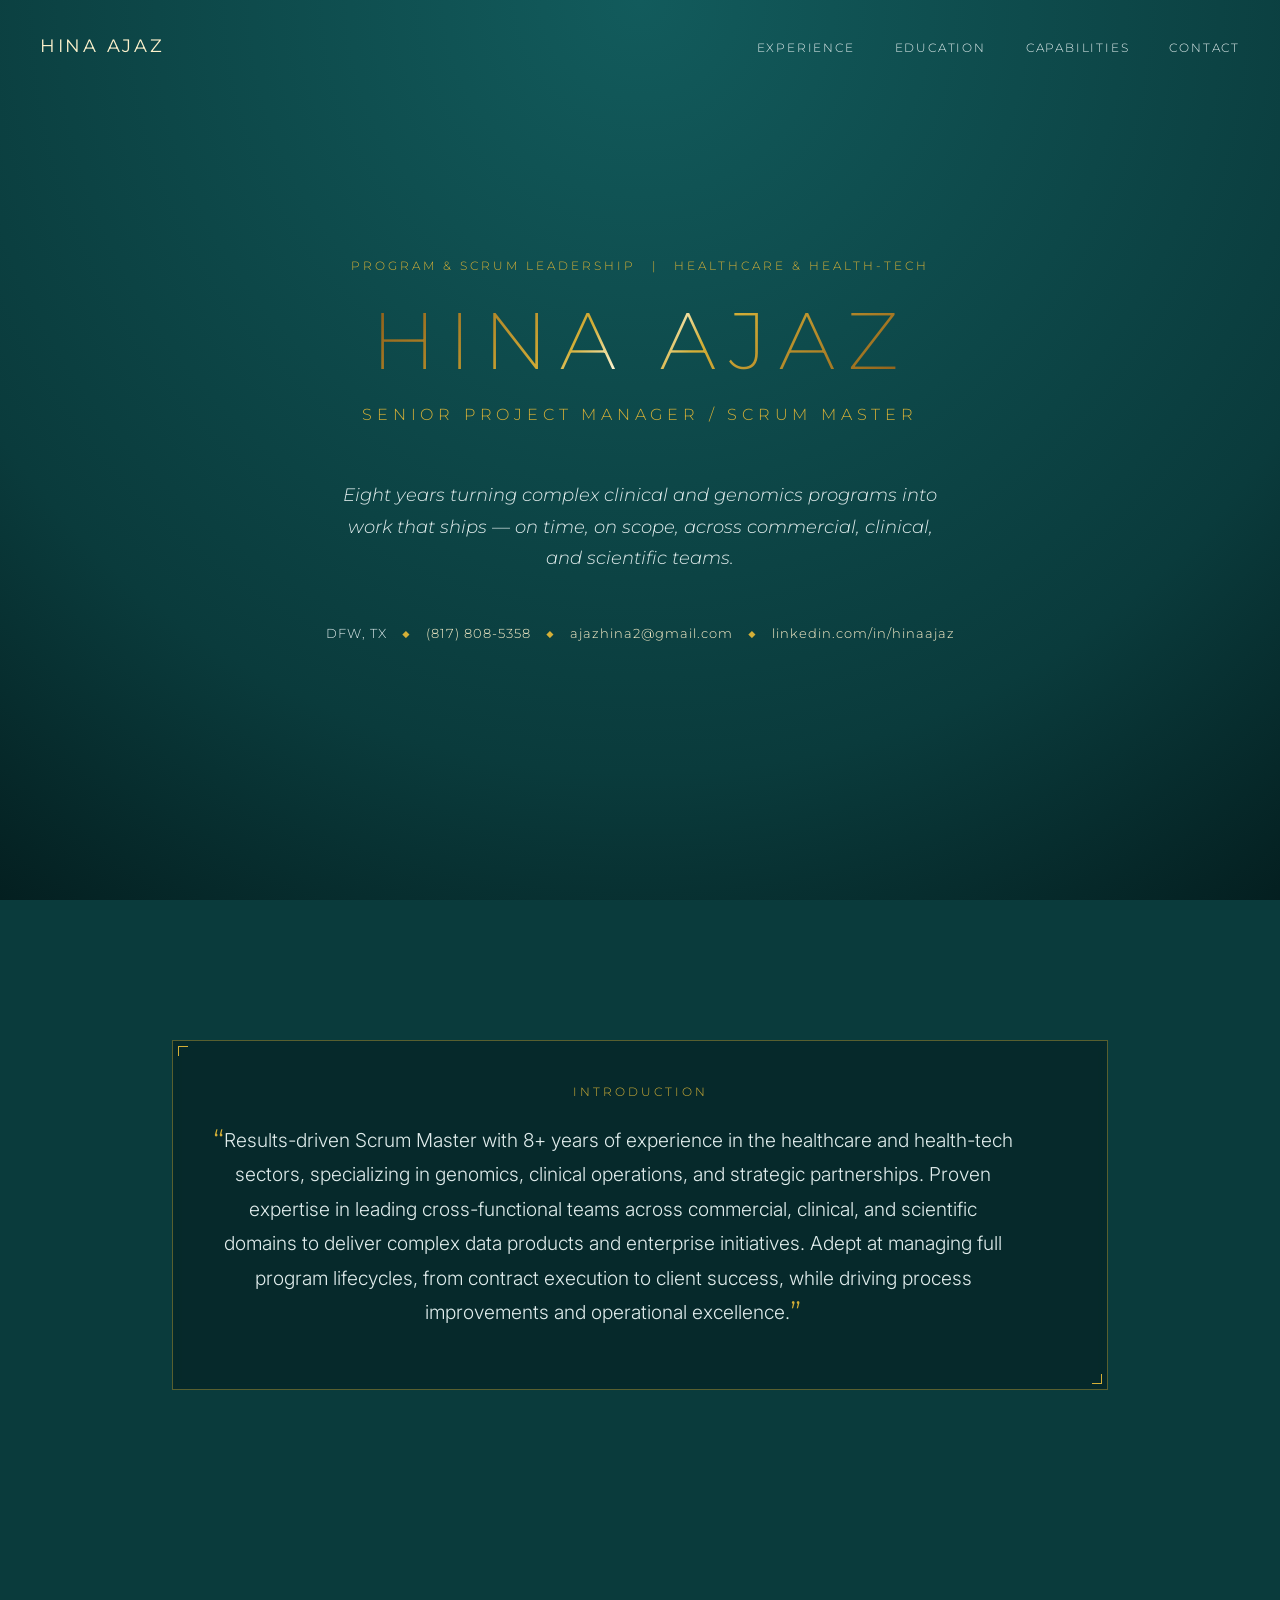
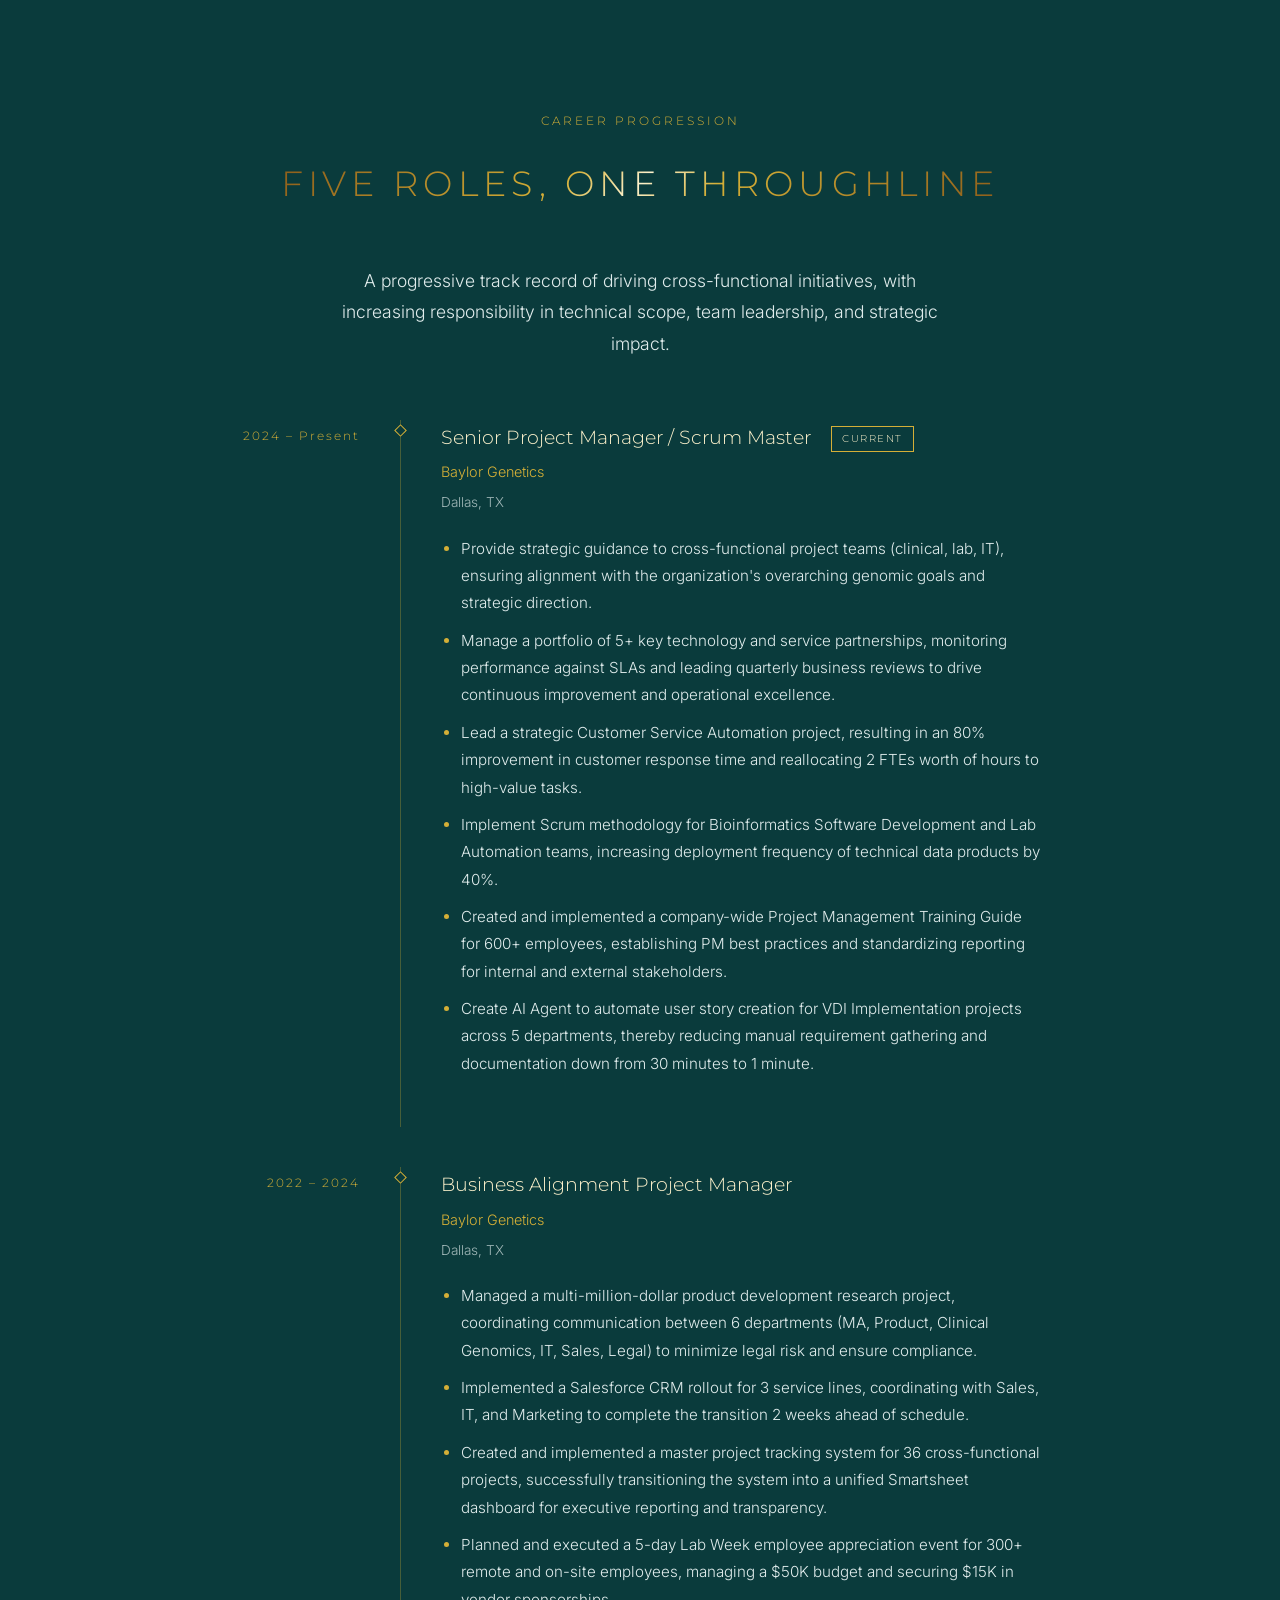
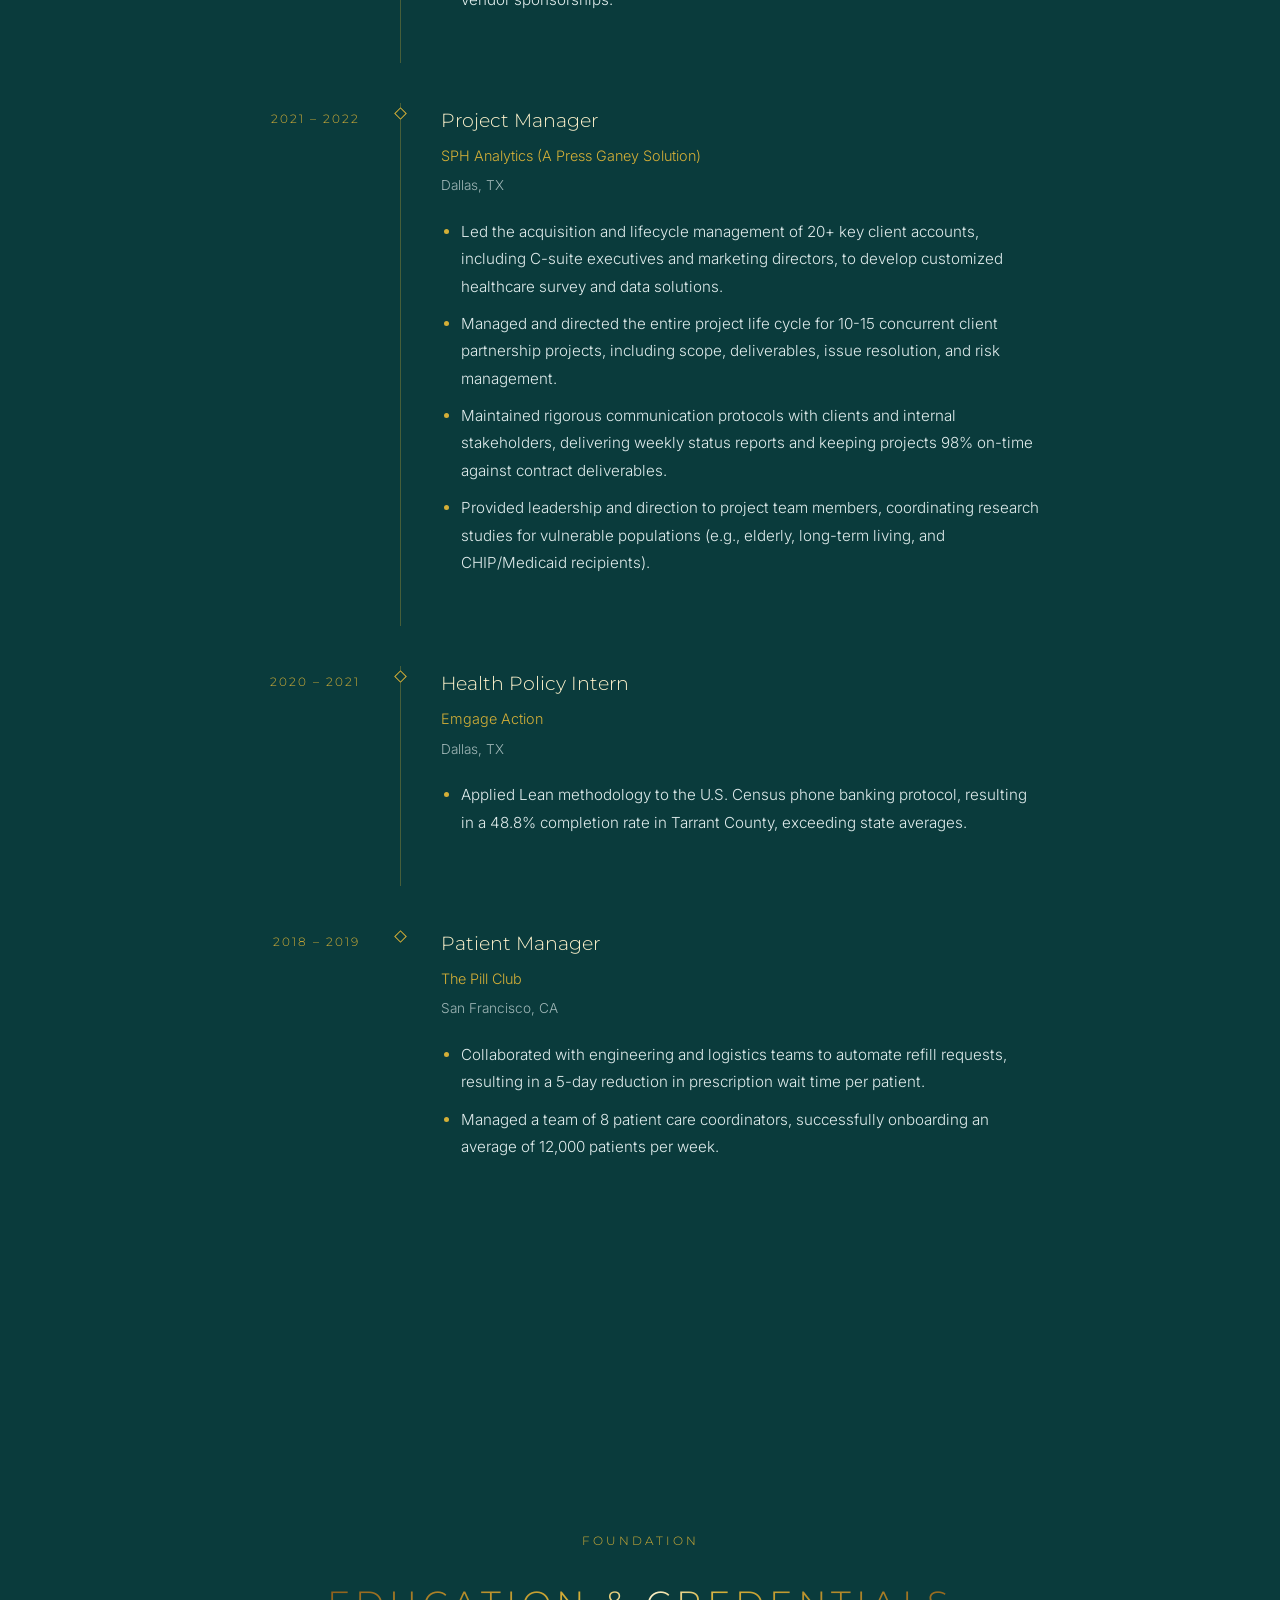
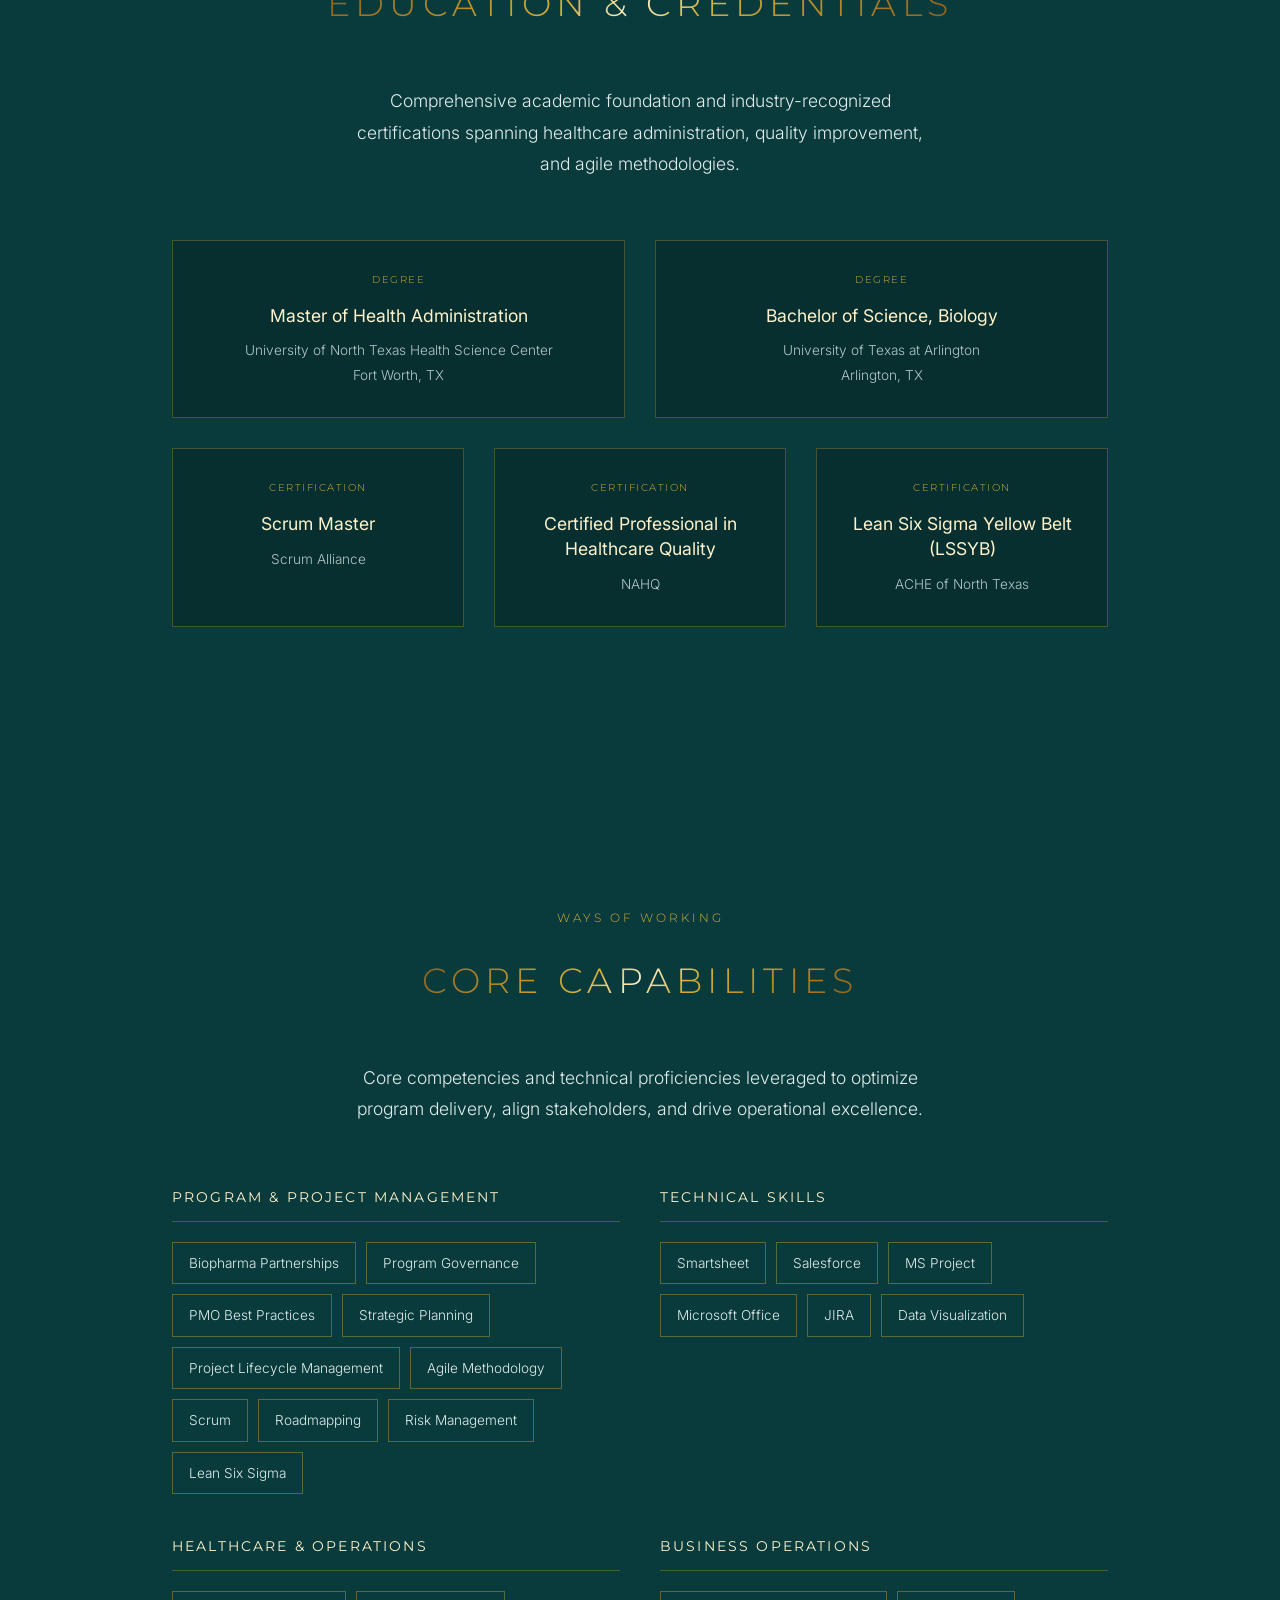
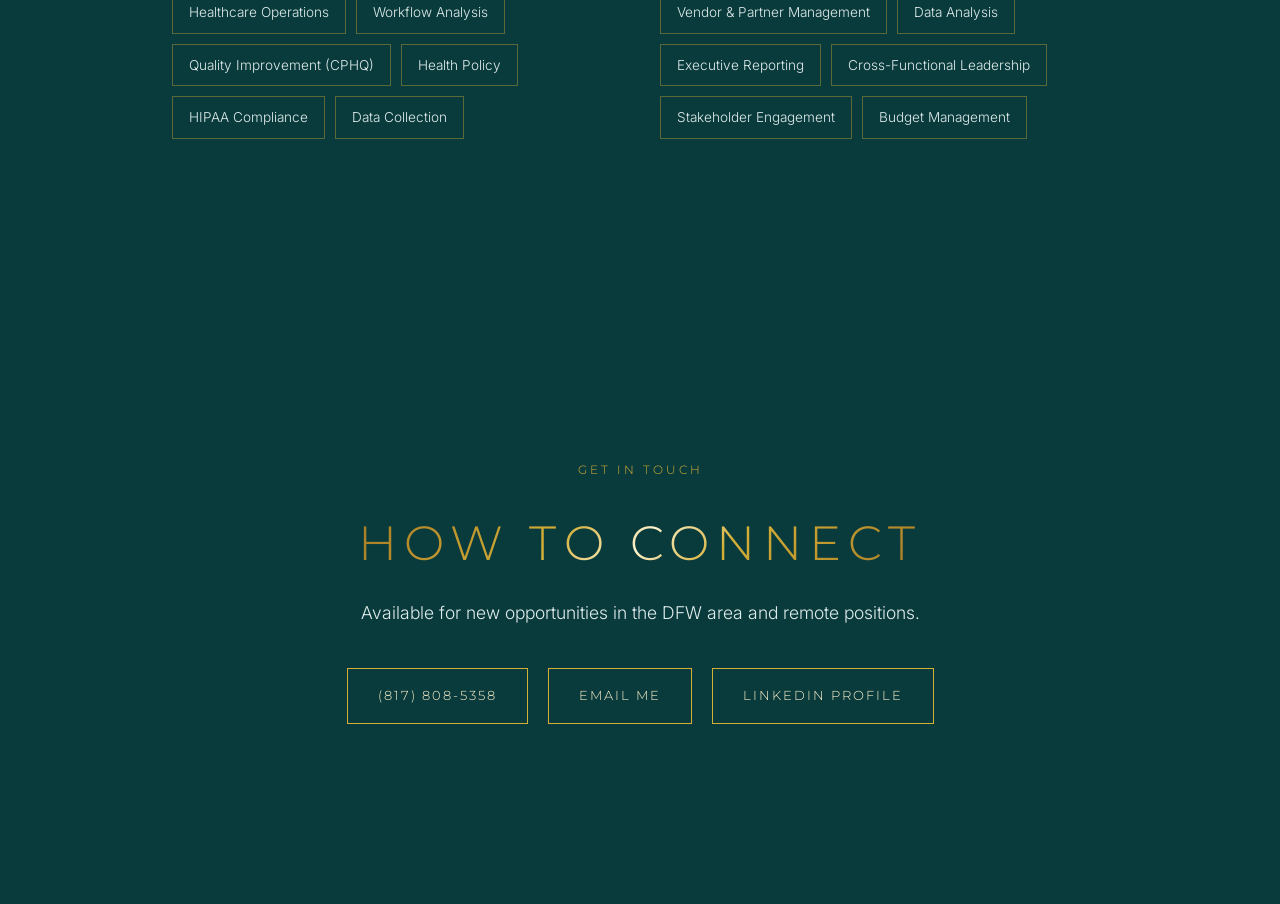
==== index.html @ 93005e20 "first commit" ====
<!DOCTYPE html>
<html lang="en">
<head>
  <meta charset="UTF-8">
  <meta name="viewport" content="width=device-width, initial-scale=1.0">
  <title>Hina Ajaz — Program & Scrum Leadership in Healthcare</title>
  <meta name="description" content="Senior Project Manager & Scrum Master specializing in healthcare, genomics, and cross-functional team leadership.">
  <link rel="preconnect" href="https://fonts.googleapis.com">
  <link rel="preconnect" href="https://fonts.gstatic.com" crossorigin>
  <link href="https://fonts.googleapis.com/css2?family=Inter:wght@300;400;500&family=Montserrat:wght@200;300;400;500&display=swap" rel="stylesheet">
  <link rel="stylesheet" href="style.css">
</head>
<body>

<!-- The Skyscraper Background Effect -->
<div class="bg-lines" id="bg-lines">
  <div class="bg-line"></div>
  <div class="bg-line"></div>
  <div class="bg-line" style="height: 80%; align-self: flex-end;"></div>
  <div class="bg-line"></div>
  <div class="bg-line"></div>
</div>

<nav id="siteNav">
  <div class="nav-wordmark">Hina Ajaz</div>
  <ul class="nav-links">
    <li><a href="#journey">Experience</a></li>
    <li><a href="#credentials">Education</a></li>
    <li><a href="#skills">Capabilities</a></li>
    <li><a href="#contact">Contact</a></li>
  </ul>
</nav>

<!-- HERO -->
<header class="hero container">
  <div class="eyebrow reveal">Program &amp; Scrum Leadership <span style="margin: 0 10px;">|</span> Healthcare &amp; Health-Tech</div>
  <h1 class="name reveal">Hina Ajaz</h1>
  <div class="role-line reveal">Senior Project Manager / Scrum Master</div>
  <p class="lede reveal">
    Eight years turning complex clinical and genomics programs into work that ships — on time, on scope, across commercial, clinical, and scientific teams.
  </p>
  <div class="contact-line reveal">
    <span>DFW, TX</span> <span class="dot">◆</span>
    <span><a href="tel:+18178085358">(817) 808-5358</a></span> <span class="dot">◆</span>
    <span><a href="mailto:ajazhina2@gmail.com">ajazhina2@gmail.com</a></span> <span class="dot">◆</span>
    <span><a href="https://www.linkedin.com/in/hinaajaz" target="_blank" rel="noopener">linkedin.com/in/hinaajaz</a></span>
  </div>
</header>

<!-- INTRODUCTION -->
<section class="container">
  <div class="deco-card reveal">
    <div class="eyebrow">Introduction</div>
    <p class="intro-quote">
      <span class="mark">“</span>Results-driven Scrum Master with 8+ years of experience in the healthcare and health-tech sectors, specializing in genomics, clinical operations, and strategic partnerships. Proven expertise in leading cross-functional teams across commercial, clinical, and scientific domains to deliver complex data products and enterprise initiatives. Adept at managing full program lifecycles, from contract execution to client success, while driving process improvements and operational excellence.<span class="mark">”</span>
    </p>
  </div>
</section>

<!-- JOURNEY -->
<section id="journey" class="container">
  <div class="eyebrow reveal">Career Progression</div>
  <h2 class="reveal">Five Roles, One Throughline</h2>
  <p class="section-lede reveal">A progressive track record of driving cross-functional initiatives, with increasing responsibility in technical scope, team leadership, and strategic impact.</p>

  <div class="timeline">
    
    <div class="timeline-item reveal">
      <div class="timeline-date">2024 – Present</div>
      <div class="timeline-content">
        <span class="timeline-title">Senior Project Manager / Scrum Master <span class="tag-current">Current</span></span>
        <span class="timeline-company">Baylor Genetics</span>
        <div class="timeline-location">Dallas, TX</div>
        <ul class="timeline-bullets">
          <li>Provide strategic guidance to cross-functional project teams (clinical, lab, IT), ensuring alignment with the organization's overarching genomic goals and strategic direction.</li>
          <li>Manage a portfolio of 5+ key technology and service partnerships, monitoring performance against SLAs and leading quarterly business reviews to drive continuous improvement and operational excellence.</li>
          <li>Lead a strategic Customer Service Automation project, resulting in an 80% improvement in customer response time and reallocating 2 FTEs worth of hours to high-value tasks.</li>
          <li>Implement Scrum methodology for Bioinformatics Software Development and Lab Automation teams, increasing deployment frequency of technical data products by 40%.</li>
          <li>Created and implemented a company-wide Project Management Training Guide for 600+ employees, establishing PM best practices and standardizing reporting for internal and external stakeholders.</li>
          <li>Create AI Agent to automate user story creation for VDI Implementation projects across 5 departments, thereby reducing manual requirement gathering and documentation down from 30 minutes to 1 minute.</li>
        </ul>
      </div>
    </div>

    <div class="timeline-item reveal">
      <div class="timeline-date">2022 – 2024</div>
      <div class="timeline-content">
        <span class="timeline-title">Business Alignment Project Manager</span>
        <span class="timeline-company">Baylor Genetics</span>
        <div class="timeline-location">Dallas, TX</div>
        <ul class="timeline-bullets">
          <li>Managed a multi-million-dollar product development research project, coordinating communication between 6 departments (MA, Product, Clinical Genomics, IT, Sales, Legal) to minimize legal risk and ensure compliance.</li>
          <li>Implemented a Salesforce CRM rollout for 3 service lines, coordinating with Sales, IT, and Marketing to complete the transition 2 weeks ahead of schedule.</li>
          <li>Created and implemented a master project tracking system for 36 cross-functional projects, successfully transitioning the system into a unified Smartsheet dashboard for executive reporting and transparency.</li>
          <li>Planned and executed a 5-day Lab Week employee appreciation event for 300+ remote and on-site employees, managing a $50K budget and securing $15K in vendor sponsorships.</li>
        </ul>
      </div>
    </div>

    <div class="timeline-item reveal">
      <div class="timeline-date">2021 – 2022</div>
      <div class="timeline-content">
        <span class="timeline-title">Project Manager</span>
        <span class="timeline-company">SPH Analytics (A Press Ganey Solution)</span>
        <div class="timeline-location">Dallas, TX</div>
        <ul class="timeline-bullets">
          <li>Led the acquisition and lifecycle management of 20+ key client accounts, including C-suite executives and marketing directors, to develop customized healthcare survey and data solutions.</li>
          <li>Managed and directed the entire project life cycle for 10-15 concurrent client partnership projects, including scope, deliverables, issue resolution, and risk management.</li>
          <li>Maintained rigorous communication protocols with clients and internal stakeholders, delivering weekly status reports and keeping projects 98% on-time against contract deliverables.</li>
          <li>Provided leadership and direction to project team members, coordinating research studies for vulnerable populations (e.g., elderly, long-term living, and CHIP/Medicaid recipients).</li>
        </ul>
      </div>
    </div>

    <div class="timeline-item reveal">
      <div class="timeline-date">2020 – 2021</div>
      <div class="timeline-content">
        <span class="timeline-title">Health Policy Intern</span>
        <span class="timeline-company">Emgage Action</span>
        <div class="timeline-location">Dallas, TX</div>
        <ul class="timeline-bullets">
          <li>Applied Lean methodology to the U.S. Census phone banking protocol, resulting in a 48.8% completion rate in Tarrant County, exceeding state averages.</li>
        </ul>
      </div>
    </div>

    <div class="timeline-item reveal">
      <div class="timeline-date">2018 – 2019</div>
      <div class="timeline-content">
        <span class="timeline-title">Patient Manager</span>
        <span class="timeline-company">The Pill Club</span>
        <div class="timeline-location">San Francisco, CA</div>
        <ul class="timeline-bullets">
          <li>Collaborated with engineering and logistics teams to automate refill requests, resulting in a 5-day reduction in prescription wait time per patient.</li>
          <li>Managed a team of 8 patient care coordinators, successfully onboarding an average of 12,000 patients per week.</li>
        </ul>
      </div>
    </div>

  </div>
</section>

<!-- CREDENTIALS -->
<section id="credentials" class="container">
  <div class="eyebrow reveal">Foundation</div>
  <h2 class="reveal">Education &amp; Credentials</h2>
  <p class="section-lede reveal">Comprehensive academic foundation and industry-recognized certifications spanning healthcare administration, quality improvement, and agile methodologies.</p>

  <div class="credentials-wrapper">
    <div class="credential-grid-degrees">
      <div class="credential-card reveal">
        <span class="credential-kind">Degree</span>
        <div class="credential-title">Master of Health Administration</div>
        <div class="credential-org">University of North Texas Health Science Center <br> Fort Worth, TX</div>
      </div>
      <div class="credential-card reveal">
        <span class="credential-kind">Degree</span>
        <div class="credential-title">Bachelor of Science, Biology</div>
        <div class="credential-org">University of Texas at Arlington <br> Arlington, TX</div>
      </div>
    </div>
    <div class="credential-grid-certs">
      <div class="credential-card reveal">
        <span class="credential-kind">Certification</span>
        <div class="credential-title">Scrum Master</div>
        <div class="credential-org">Scrum Alliance</div>
      </div>
      <div class="credential-card reveal">
        <span class="credential-kind">Certification</span>
        <div class="credential-title">Certified Professional in Healthcare Quality</div>
        <div class="credential-org">NAHQ</div>
      </div>
      <div class="credential-card reveal">
        <span class="credential-kind">Certification</span>
        <div class="credential-title">Lean Six Sigma Yellow Belt (LSSYB)</div>
        <div class="credential-org">ACHE of North Texas</div>
      </div>
    </div>
  </div>
</section>

<!-- SKILLS -->
<section id="skills" class="container">
  <div class="eyebrow reveal">Ways of Working</div>
  <h2 class="reveal">Core Capabilities</h2>
  <p class="section-lede reveal">Core competencies and technical proficiencies leveraged to optimize program delivery, align stakeholders, and drive operational excellence.</p>

  <div class="skills-grid">
    <div class="skill-group reveal">
      <h3>Program &amp; Project Management</h3>
      <div class="skill-tags">
        <span class="skill-tag">Biopharma Partnerships</span>
        <span class="skill-tag">Program Governance</span>
        <span class="skill-tag">PMO Best Practices</span>
        <span class="skill-tag">Strategic Planning</span>
        <span class="skill-tag">Project Lifecycle Management</span>
        <span class="skill-tag">Agile Methodology</span>
        <span class="skill-tag">Scrum</span>
        <span class="skill-tag">Roadmapping</span>
        <span class="skill-tag">Risk Management</span>
        <span class="skill-tag">Lean Six Sigma</span>
      </div>
    </div>
    <div class="skill-group reveal">
      <h3>Technical Skills</h3>
      <div class="skill-tags">
        <span class="skill-tag">Smartsheet</span>
        <span class="skill-tag">Salesforce</span>
        <span class="skill-tag">MS Project</span>
        <span class="skill-tag">Microsoft Office</span>
        <span class="skill-tag">JIRA</span>
        <span class="skill-tag">Data Visualization</span>
      </div>
    </div>
    <div class="skill-group reveal">
      <h3>Healthcare &amp; Operations</h3>
      <div class="skill-tags">
        <span class="skill-tag">Healthcare Operations</span>
        <span class="skill-tag">Workflow Analysis</span>
        <span class="skill-tag">Quality Improvement (CPHQ)</span>
        <span class="skill-tag">Health Policy</span>
        <span class="skill-tag">HIPAA Compliance</span>
        <span class="skill-tag">Data Collection</span>
      </div>
    </div>
    <div class="skill-group reveal">
      <h3>Business Operations</h3>
      <div class="skill-tags">
        <span class="skill-tag">Vendor &amp; Partner Management</span>
        <span class="skill-tag">Data Analysis</span>
        <span class="skill-tag">Executive Reporting</span>
        <span class="skill-tag">Cross-Functional Leadership</span>
        <span class="skill-tag">Stakeholder Engagement</span>
        <span class="skill-tag">Budget Management</span>
      </div>
    </div>
  </div>
</section>

<!-- CLOSING / CONTACT -->
<footer id="contact" class="page-footer container" style="padding-top: 180px; padding-bottom: 180px;">
  <div class="reveal" style="text-align: center; max-width: 800px; width: 100%;">
    <div class="eyebrow">Get in Touch</div>
    <h2 style="font-size: 3rem; margin-bottom: 10px;">How To Connect</h2>
    <p class="section-lede" style="margin: 0 auto; max-width: 600px;">Available for new opportunities in the DFW area and remote positions.</p>
    
    <div class="footer-cta-container">
      <a href="tel:+18178085358" class="cta-btn">(817) 808-5358</a>
      <a href="mailto:ajazhina2@gmail.com" class="cta-btn">Email Me</a>
      <a href="https://www.linkedin.com/in/hinaajaz" target="_blank" rel="noopener" class="cta-btn">LinkedIn Profile</a>
    </div>
  </div>
</footer>

<script>
  // Nav Background on Scroll
  const nav = document.getElementById('siteNav');
  window.addEventListener('scroll', () => {
    if (window.scrollY > 40) nav.classList.add('scrolled');
    else nav.classList.remove('scrolled');
  });

  // Background Line Drawing Effect
  const bgLines = document.getElementById('bg-lines');
  window.addEventListener('load', () => {
    bgLines.style.transition = 'opacity 1.5s ease-in';
    bgLines.style.opacity = '0.3';
  });

  // Reveal Animations on Scroll
  const revealEls = document.querySelectorAll('.reveal');

  if (window.matchMedia('(prefers-reduced-motion: reduce)').matches) {
    revealEls.forEach(el => el.classList.add('is-visible'));
  } else {
    const observer = new IntersectionObserver((entries, obs) => {
      entries.forEach(entry => {
        if (entry.isIntersecting) {
          entry.target.classList.add('is-visible');
          obs.unobserve(entry.target);
        }
      });
    }, { threshold: 0.15 });

    revealEls.forEach(el => observer.observe(el));
  }
</script>

</body>
</html>
---- style.css ----
:root {
  /* Colors */
  --color-bg-base: #0A3B3C;
  --color-bg-highlight: #125B5C;
  --color-bg-dark: #041F20;
  
  --color-gold-base: #D4AF37;
  --color-gold-bright: #FDF2CC;
  --color-gold-dark: #8A5A19;

  --color-text-body: #E0ECEC;
  
  /* Gradients */
  --bg-gradient: radial-gradient(circle at 50% 0%, var(--color-bg-highlight) 0%, var(--color-bg-base) 70%, var(--color-bg-dark) 100%);
  --metal-gradient: linear-gradient(135deg, var(--color-gold-dark) 0%, var(--color-gold-base) 40%, var(--color-gold-bright) 50%, var(--color-gold-base) 60%, var(--color-gold-dark) 100%);
  
  /* Layout */
  --max-width: 1000px;
  --pad-desktop: 140px;
  --pad-mobile: 80px;
}

*, *::before, *::after {
  box-sizing: border-box;
}

html {
  scroll-behavior: smooth;
  width: 100%;
  overflow-x: hidden;
}

body {
  margin: 0;
  padding: 0;
  width: 100%;
  max-width: 100%;
  overflow-x: hidden;
  background: var(--color-bg-base);
  background-image: var(--bg-gradient);
  background-attachment: fixed;
  color: var(--color-text-body);
  font-family: 'Inter', sans-serif;
  font-weight: 300;
  line-height: 1.8;
  -webkit-font-smoothing: antialiased;
}

h1, h2, h3, .nav-wordmark, .eyebrow, .credential-kind, .tag-current, .skill-group h3, .timeline-role-row .timeline-company {
  font-family: 'Montserrat', sans-serif;
  text-transform: uppercase;
  letter-spacing: 0.15em;
  margin: 0;
}

h1 {
  font-weight: 200;
  background: var(--metal-gradient);
  -webkit-background-clip: text;
  background-clip: text;
  color: transparent;
}

h2 {
  font-weight: 300;
  background: var(--metal-gradient);
  -webkit-background-clip: text;
  background-clip: text;
  color: transparent;
  font-size: 2.2rem;
  margin-bottom: 2rem;
  text-align: center;
}

h3 {
  font-weight: 400;
  color: var(--color-gold-bright);
}

a {
  color: var(--color-gold-bright);
  text-decoration: none;
  transition: color 0.3s ease;
}

a:hover {
  color: var(--color-gold-base);
}

.container {
  max-width: var(--max-width);
  margin: 0 auto;
  padding-left: 32px;
  padding-right: 32px;
  position: relative;
  z-index: 10;
}

section, header, footer.page-footer {
  display: flex;
  flex-direction: column;
  padding-top: var(--pad-desktop);
  padding-bottom: var(--pad-desktop);
  align-items: center;
}

.eyebrow {
  font-size: 12px;
  letter-spacing: 3px;
  color: var(--color-gold-base);
  margin-bottom: 20px;
  text-align: center;
}

.section-lede {
  font-size: 1.1rem;
  color: var(--color-text-body);
  max-width: 600px;
  margin-bottom: 60px;
  text-align: center;
  font-weight: 300;
}

/* Background Art Deco Lines */
.bg-lines {
  position: fixed;
  top: 0;
  left: 0;
  width: 100%;
  height: 100vh;
  z-index: 0;
  pointer-events: none;
  display: flex;
  justify-content: center;
  opacity: 0.15;
}

.bg-line {
  width: 1px;
  height: 100%;
  background: var(--metal-gradient);
  margin: 0 10vw;
  box-shadow: 2px 2px 8px rgba(0,0,0,0.4), inset -1px -1px 2px rgba(255,255,255,0.2);
}

/* ---------- Nav ---------- */
nav {
  position: fixed;
  top: 0; left: 0; right: 0;
  z-index: 100;
  display: flex;
  flex-direction: row;
  justify-content: space-between;
  align-items: center;
  padding: 30px 40px;
  background: transparent;
  transition: all 0.4s ease;
  border-bottom: 1px solid transparent;
}
nav.scrolled {
  background: rgba(4, 31, 32, 0.95);
  backdrop-filter: blur(10px);
  border-bottom: 1px solid rgba(212, 175, 55, 0.3);
  padding: 15px 40px;
}
.nav-wordmark {
  font-size: 18px;
  font-weight: 400;
  color: var(--color-gold-bright);
}
.nav-links {
  display: flex;
  flex-direction: row;
  gap: 40px;
  list-style: none;
  margin: 0;
  padding: 0;
}
.nav-links a {
  font-family: 'Montserrat', sans-serif;
  text-transform: uppercase;
  letter-spacing: 0.15em;
  font-size: 12px;
  color: var(--color-text-body);
  position: relative;
}
.nav-links a::after {
  content: '';
  position: absolute;
  bottom: -4px;
  left: 0;
  width: 100%;
  height: 1px;
  background: var(--metal-gradient);
  transform: scaleX(0);
  transition: transform 0.3s ease;
  transform-origin: center;
}
.nav-links a:hover::after {
  transform: scaleX(1);
}
.nav-links a:hover {
  color: var(--color-gold-bright);
}
@media (max-width: 768px) { .nav-links { display: none; } }

/* ---------- Hero ---------- */
.hero {
  min-height: 100vh;
  justify-content: center;
  text-align: center;
}
.hero .name {
  font-size: 5rem;
  line-height: 1.1;
  margin-bottom: 1rem;
}
.hero .role-line {
  font-size: 1rem;
  letter-spacing: 0.3em;
  color: var(--color-gold-base);
  margin-bottom: 2rem;
  font-family: 'Montserrat', sans-serif;
  text-transform: uppercase;
}
.hero .divider {
  width: 2px;
  height: 80px;
  background: var(--metal-gradient);
  margin: 2rem auto;
}
.hero .lede {
  max-width: 600px;
  font-size: 1.1rem;
  font-style: italic;
  font-family: 'Montserrat', sans-serif;
  font-weight: 300;
  color: var(--color-text-body);
}
.contact-line {
  display: flex;
  flex-wrap: wrap;
  justify-content: center;
  gap: 15px;
  margin-top: 30px;
  font-size: 13px;
  font-family: 'Montserrat', sans-serif;
  letter-spacing: 1px;
}
.contact-line span.dot {
  color: var(--color-gold-base);
}

/* ---------- Cards & Elements ---------- */
.deco-card {
  background: rgba(4, 31, 32, 0.6);
  border: 1px solid rgba(212, 175, 55, 0.4);
  padding: 40px;
  position: relative;
  backdrop-filter: blur(5px);
  width: 100%;
  margin-bottom: 40px;
}
.deco-card::before, .deco-card::after {
  content: '';
  position: absolute;
  width: 10px;
  height: 10px;
  border: 1px solid var(--color-gold-base);
}
.deco-card::before {
  top: 5px; left: 5px;
  border-right: none;
  border-bottom: none;
}
.deco-card::after {
  bottom: 5px; right: 5px;
  border-left: none;
  border-top: none;
}

/* Introduction */
.intro-quote {
  font-size: 1.2rem;
  line-height: 1.8;
  text-align: center;
  max-width: 800px;
  font-weight: 300;
}
.intro-quote .mark {
  color: var(--color-gold-base);
  font-family: 'Montserrat', serif;
  font-size: 2rem;
  line-height: 0;
  vertical-align: middle;
}

/* Timeline / Journey */
.timeline {
  display: flex;
  flex-direction: column;
  width: 100%;
  max-width: 800px;
}
.timeline-item {
  display: grid;
  grid-template-columns: 120px 1fr;
  gap: 40px;
  margin-bottom: 40px;
  position: relative;
}
.timeline-date {
  text-align: right;
  font-family: 'Montserrat', sans-serif;
  font-size: 12px;
  letter-spacing: 2px;
  color: var(--color-gold-base);
  padding-top: 5px;
}
.timeline-content {
  padding-bottom: 40px;
  border-left: 1px solid rgba(212, 175, 55, 0.3);
  padding-left: 40px;
  position: relative;
}
.timeline-item:last-child .timeline-content {
  border-left-color: transparent;
}
.timeline-content::before {
  content: '';
  position: absolute;
  left: -5px;
  top: 6px;
  width: 9px;
  height: 9px;
  background: var(--color-bg-base);
  border: 1px solid var(--color-gold-base);
  transform: rotate(45deg);
}
.timeline-title {
  font-family: 'Montserrat', sans-serif;
  font-size: 1.2rem;
  color: var(--color-gold-bright);
  display: block;
  margin-bottom: 5px;
}
.timeline-company {
  color: var(--color-gold-base);
  font-size: 0.9rem;
  display: block;
  margin-bottom: 5px;
}
.timeline-location {
  font-size: 0.85rem;
  color: var(--color-text-body);
  opacity: 0.7;
  margin-bottom: 20px;
}
.timeline-bullets {
  padding-left: 20px;
  margin: 0;
}
.timeline-bullets li {
  margin-bottom: 10px;
  font-size: 0.95rem;
}
.timeline-bullets li::marker {
  color: var(--color-gold-base);
}
.tag-current {
  display: inline-block;
  font-size: 10px;
  border: 1px solid var(--color-gold-base);
  padding: 3px 10px;
  margin-left: 15px;
  vertical-align: middle;
}

/* Credentials */
.credentials-wrapper {
  display: flex;
  flex-direction: column;
  gap: 30px;
  width: 100%;
}
.credential-grid-degrees {
  display: grid;
  grid-template-columns: repeat(2, 1fr);
  gap: 30px;
  width: 100%;
}
.credential-grid-certs {
  display: grid;
  grid-template-columns: repeat(3, 1fr);
  gap: 30px;
  width: 100%;
}
.credential-card {
  padding: 30px;
  border: 1px solid rgba(212, 175, 55, 0.3);
  background: rgba(4, 31, 32, 0.4);
  text-align: center;
  transition: transform 0.3s ease, border-color 0.3s ease;
}
.credential-card:hover {
  transform: translateY(-5px);
  border-color: var(--color-gold-base);
}
.credential-kind {
  font-size: 10px;
  color: var(--color-gold-base);
  display: block;
  margin-bottom: 15px;
}
.credential-title {
  font-size: 1.1rem;
  color: var(--color-gold-bright);
  margin-bottom: 10px;
  line-height: 1.4;
  font-weight: 400;
}
.credential-org {
  font-size: 0.85rem;
  color: var(--color-text-body);
  opacity: 0.8;
}

/* Skills */
.skills-grid {
  display: grid;
  grid-template-columns: repeat(2, 1fr);
  gap: 40px;
  width: 100%;
}
.skill-group h3 {
  font-size: 0.9rem;
  margin-bottom: 20px;
  border-bottom: 1px solid rgba(212, 175, 55, 0.3);
  padding-bottom: 10px;
  text-align: left;
}
.skill-tags {
  display: flex;
  flex-wrap: wrap;
  gap: 10px;
}
.skill-tag {
  font-size: 0.85rem;
  border: 1px solid rgba(212, 175, 55, 0.4);
  padding: 8px 16px;
  border-radius: 0;
  background: transparent;
  color: var(--color-text-body);
  transition: all 0.3s ease;
}
.skill-tag:hover {
  background: rgba(212, 175, 55, 0.1);
  border-color: var(--color-gold-bright);
  color: var(--color-gold-bright);
}

/* Footer & CTA */
.footer-cta-container {
  display: flex;
  flex-direction: row;
  justify-content: center;
  gap: 20px;
  margin-top: 40px;
  flex-wrap: wrap;
}
.cta-btn {
  display: inline-block;
  font-family: 'Montserrat', sans-serif;
  text-transform: uppercase;
  letter-spacing: 2px;
  font-size: 13px;
  color: var(--color-gold-bright);
  border: 1px solid var(--color-gold-base);
  padding: 15px 30px;
  background: transparent;
  transition: all 0.3s ease;
  position: relative;
  overflow: hidden;
  border-radius: 0;
}
.cta-btn:hover {
  background: rgba(212, 175, 55, 0.15);
  box-shadow: 0 0 15px rgba(212, 175, 55, 0.3);
  color: var(--color-gold-bright);
}
.cta-btn::before {
  content: '';
  position: absolute;
  top: 0; left: 0;
  width: 0%;
  height: 100%;
  background: var(--metal-gradient);
  opacity: 0.1;
  transition: width 0.3s ease;
}
.cta-btn:hover::before {
  width: 100%;
}

/* Animations */
.reveal {
  opacity: 0;
  transform: translateY(30px);
  transition: opacity 1s cubic-bezier(0.25, 1, 0.5, 1), transform 1s cubic-bezier(0.25, 1, 0.5, 1);
}
.reveal.is-visible {
  opacity: 1;
  transform: translateY(0);
}

@media (max-width: 768px) {
  .hero .name { font-size: 3.5rem; }
  .timeline-item { grid-template-columns: 1fr; gap: 10px; }
  .timeline-date { text-align: left; }
  .timeline-content { padding-left: 20px; }
  .credential-grid-degrees, .credential-grid-certs, .skills-grid {
    grid-template-columns: 1fr;
  }
}
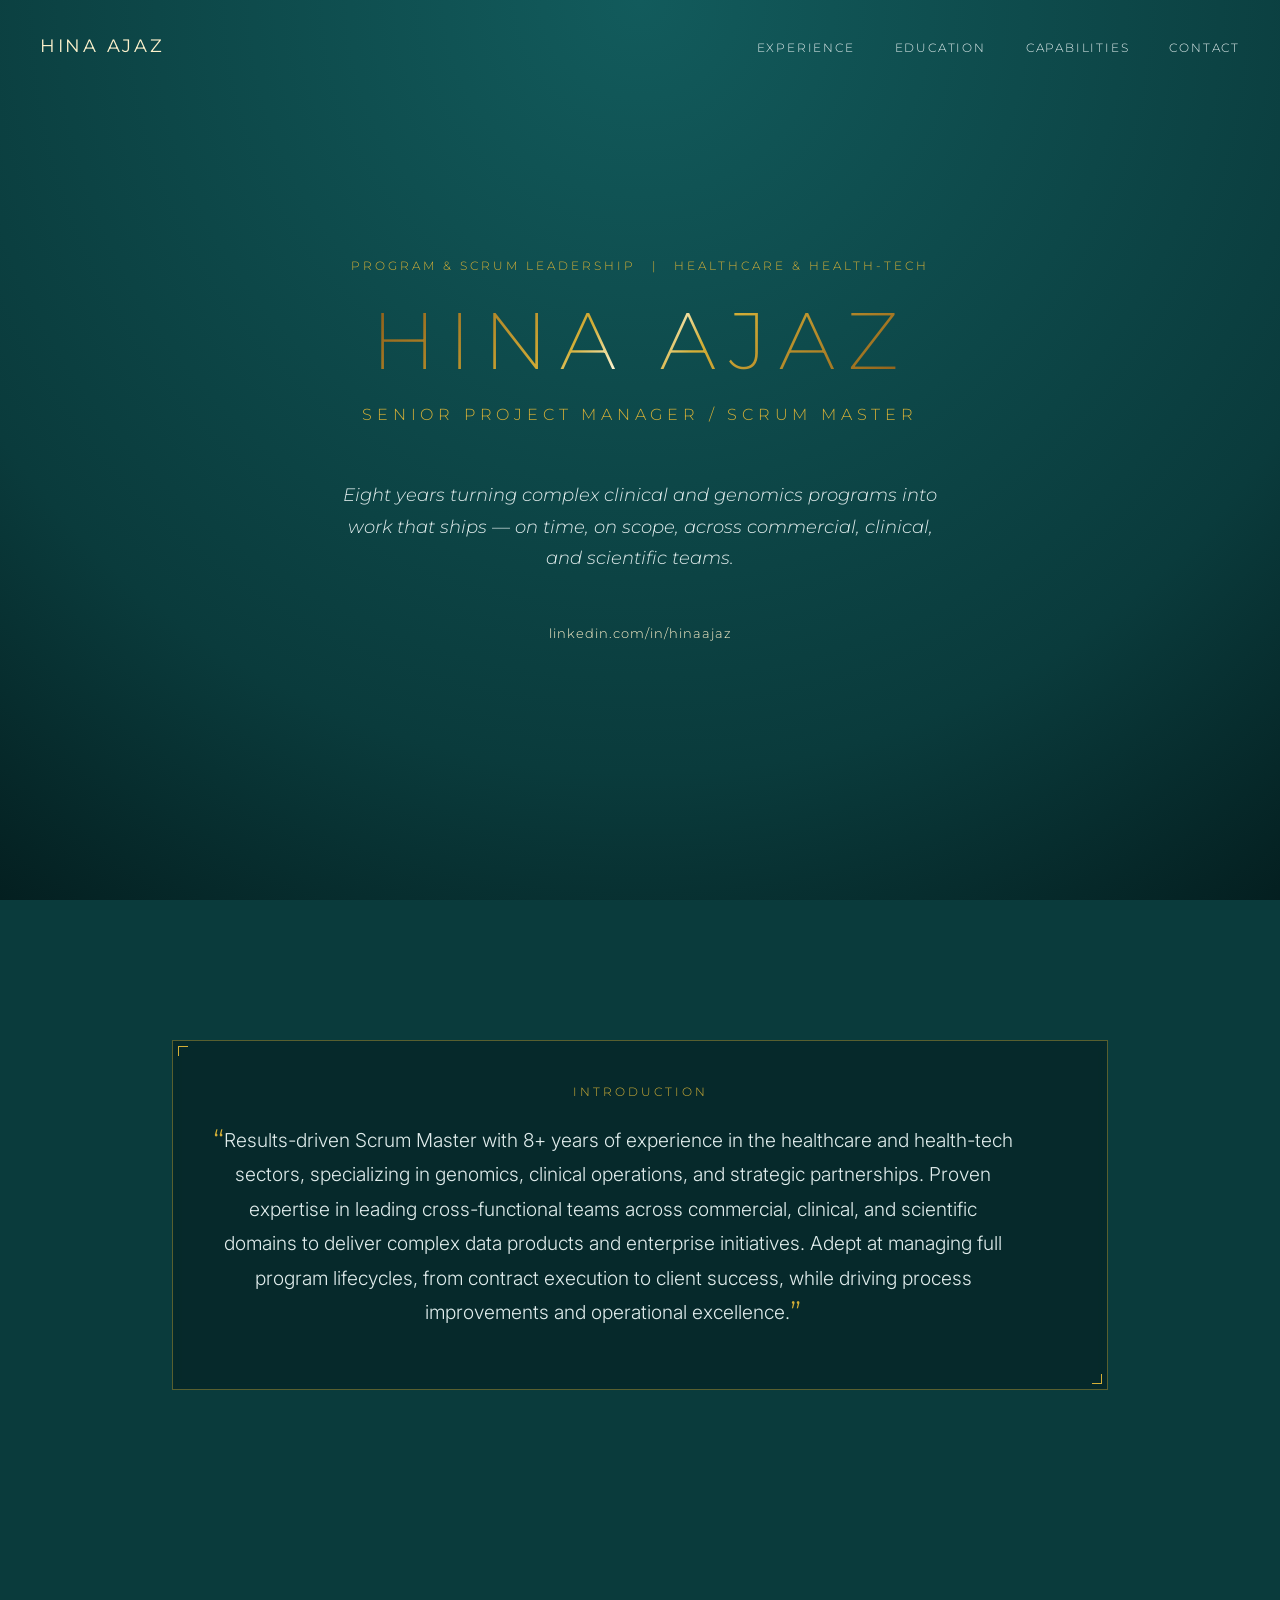
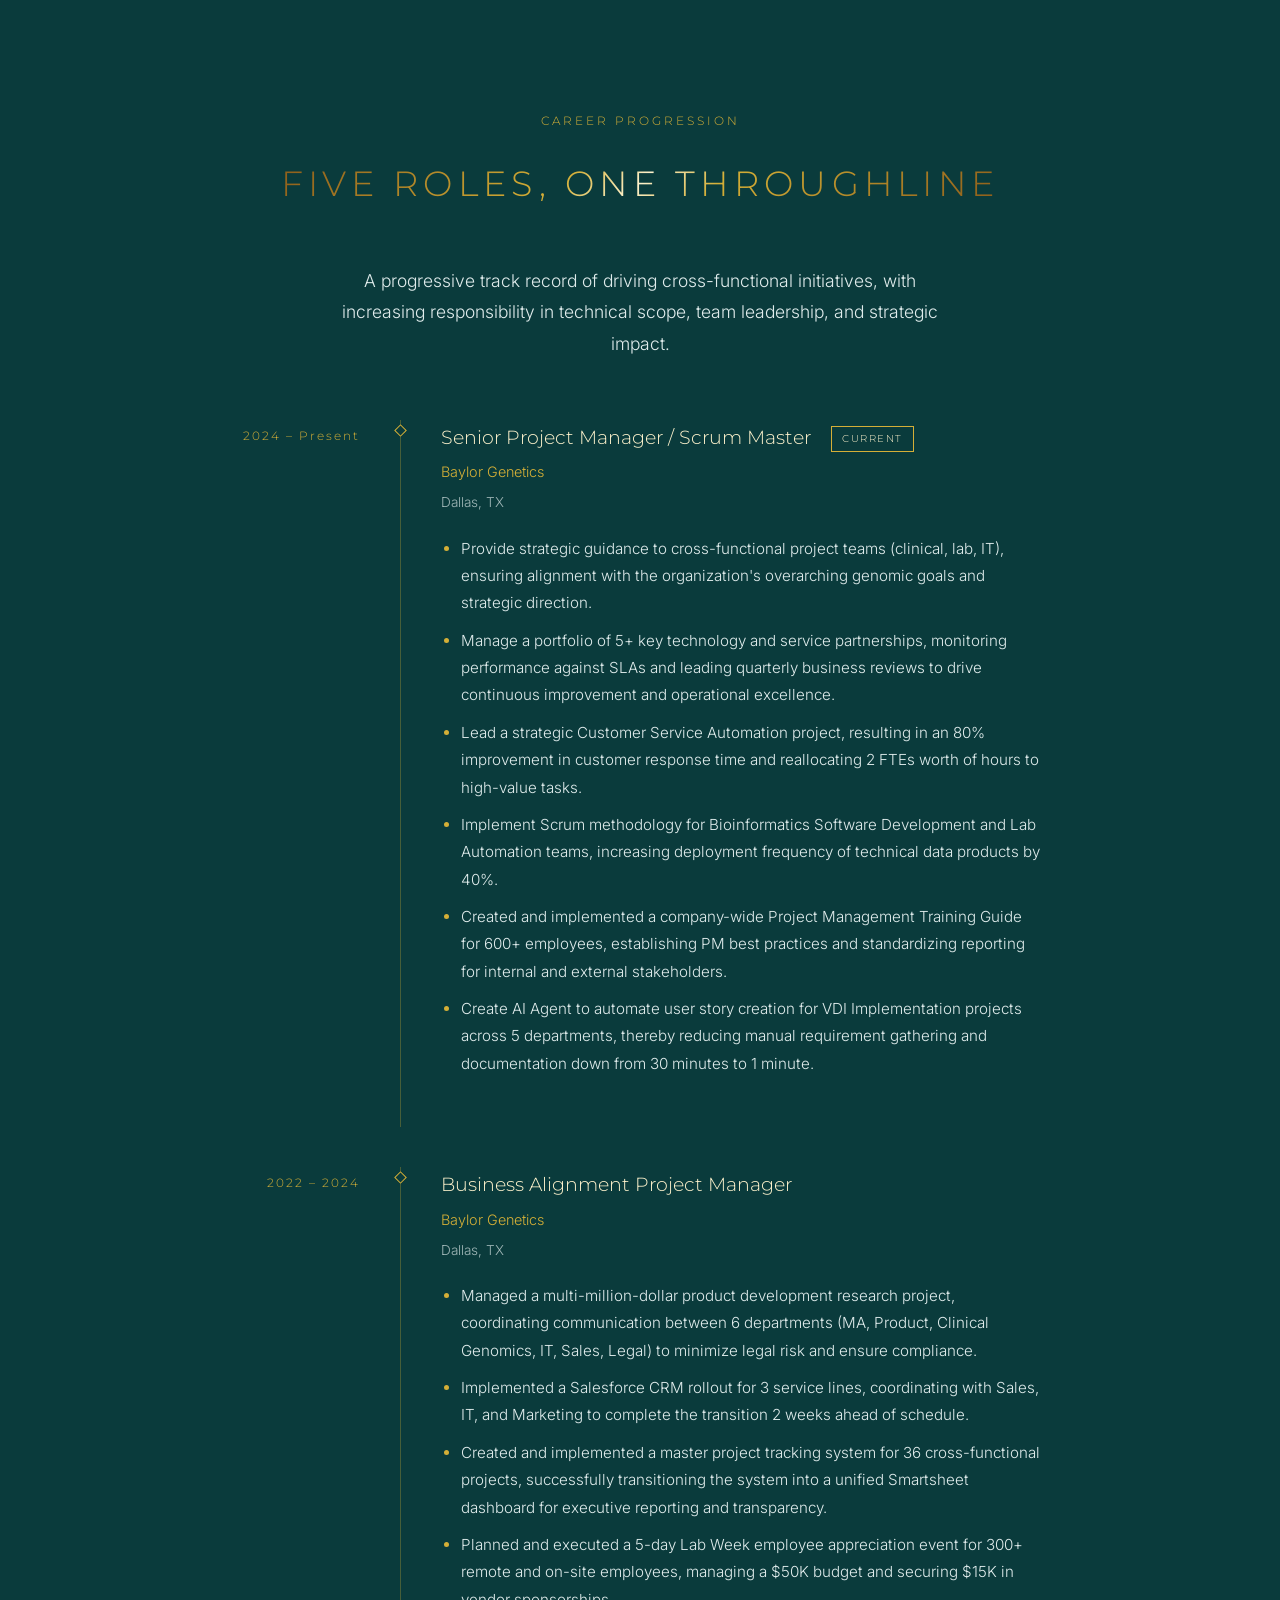
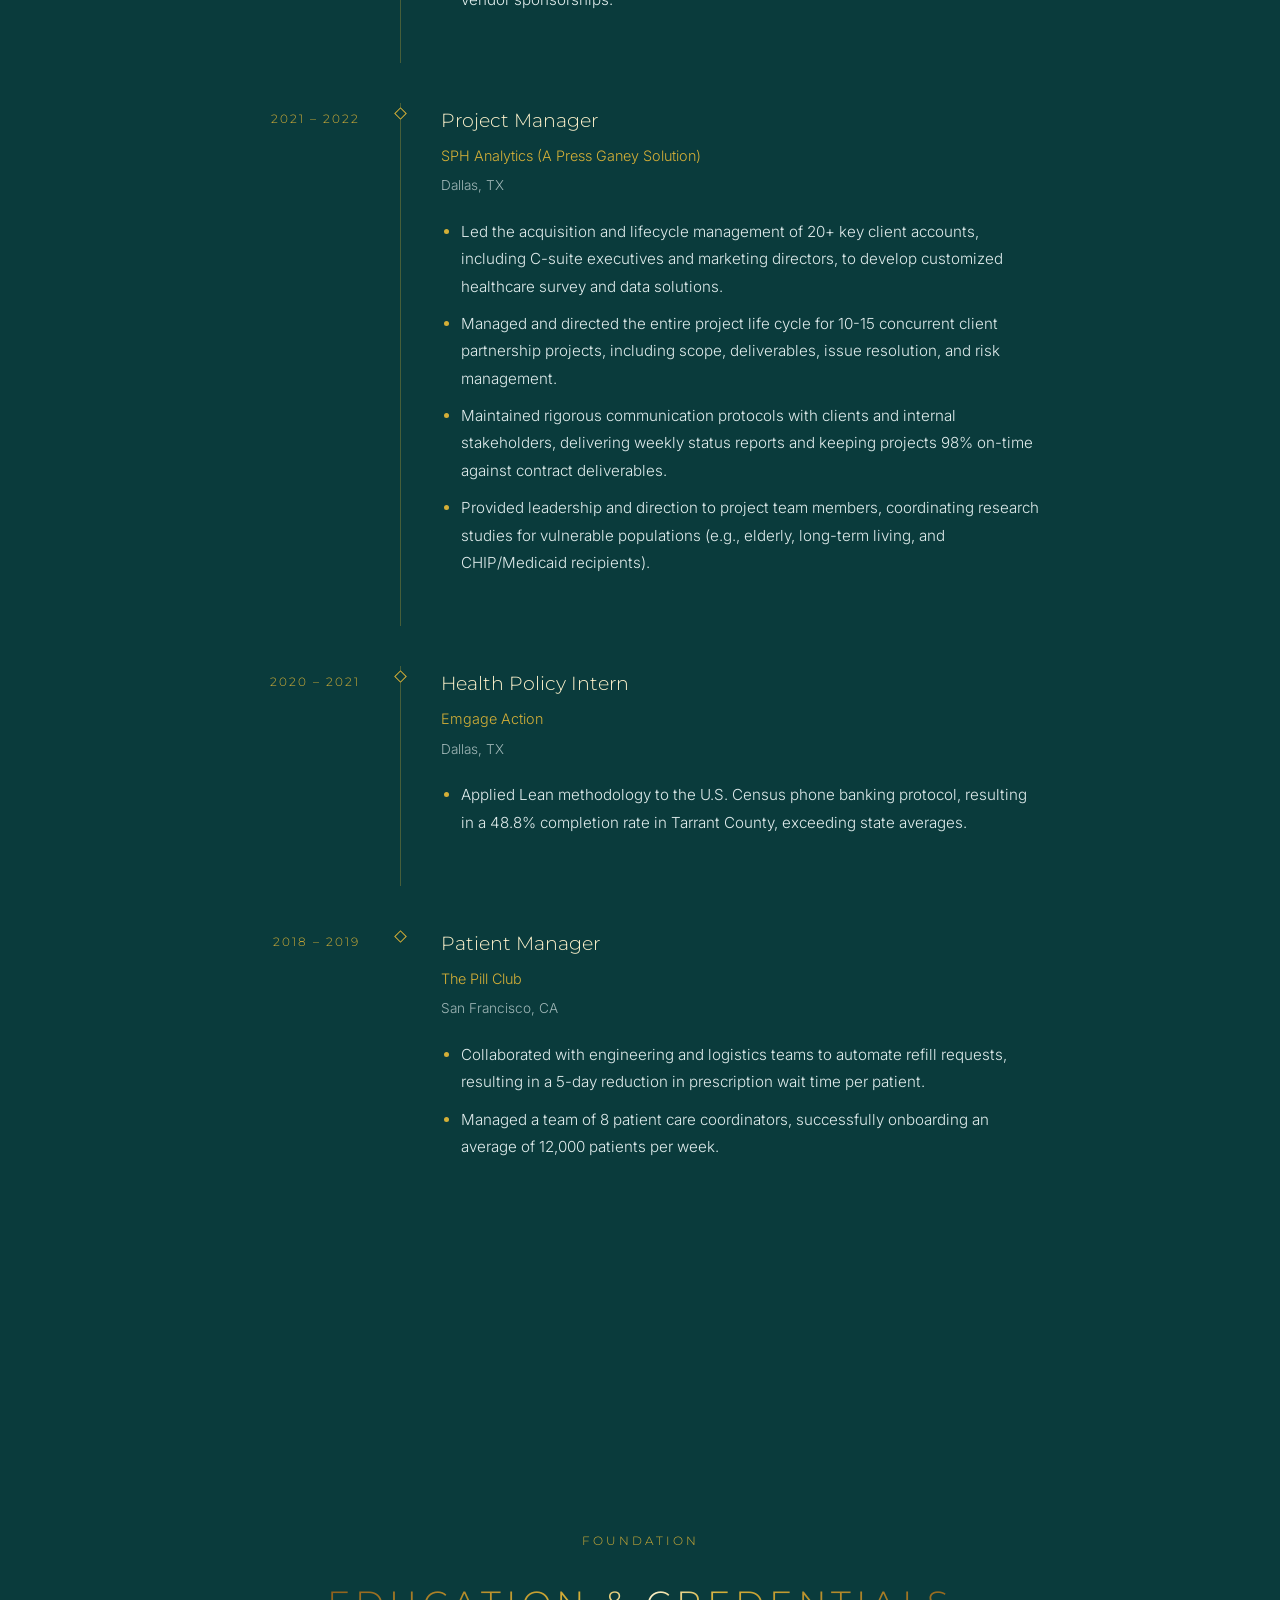
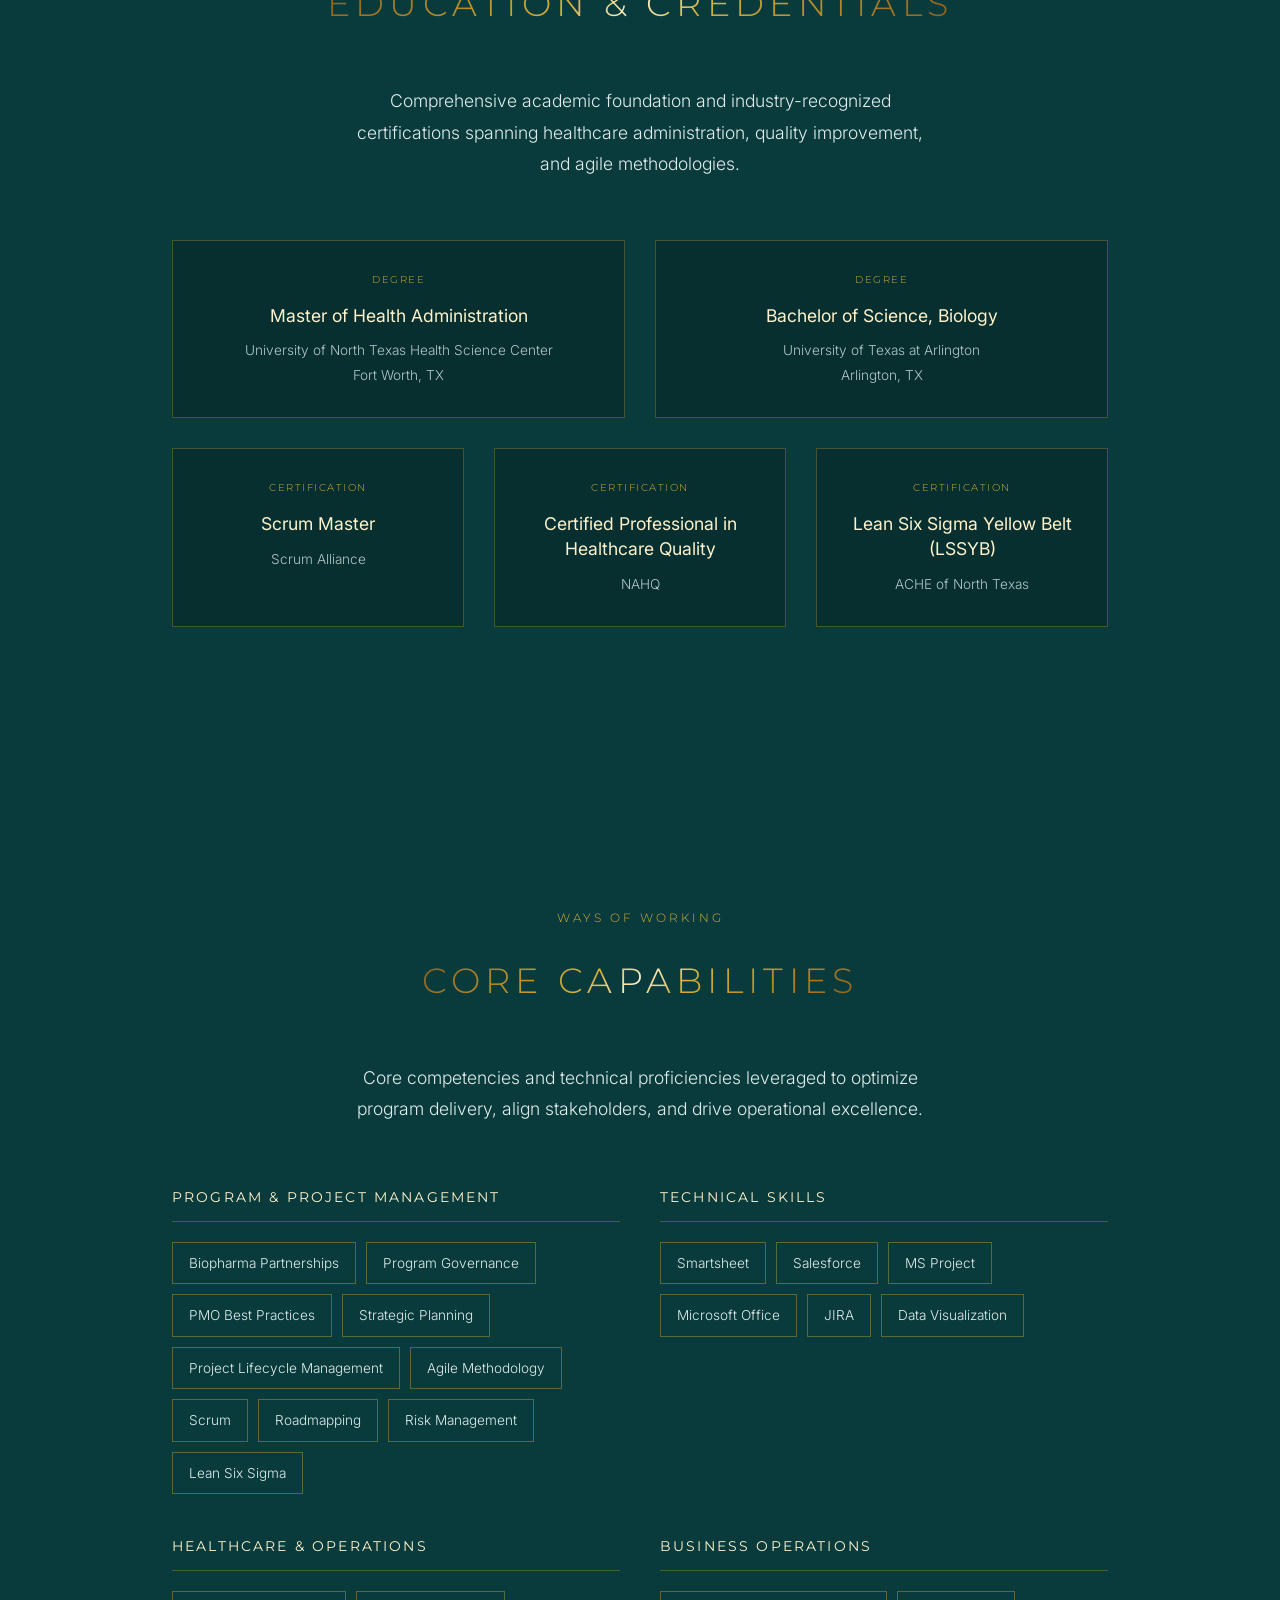
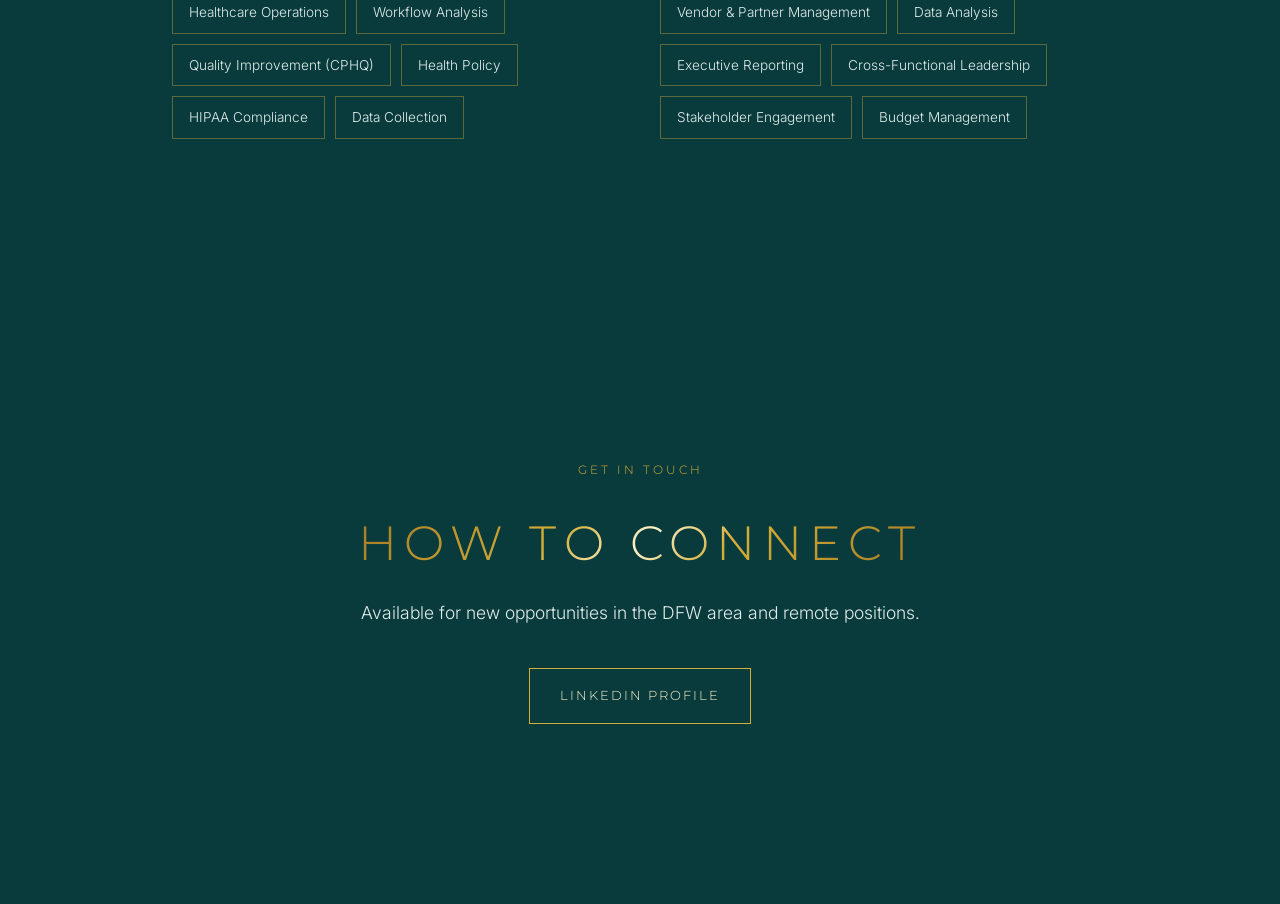
==== commit f8527fbd: "remove contact details except linkedin" ====
--- a/index.html
+++ b/index.html
@@ -40,9 +40,6 @@
     Eight years turning complex clinical and genomics programs into work that ships — on time, on scope, across commercial, clinical, and scientific teams.
   </p>
   <div class="contact-line reveal">
-    <span>DFW, TX</span> <span class="dot">◆</span>
-    <span><a href="tel:+18178085358">(817) 808-5358</a></span> <span class="dot">◆</span>
-    <span><a href="mailto:ajazhina2@gmail.com">ajazhina2@gmail.com</a></span> <span class="dot">◆</span>
     <span><a href="https://www.linkedin.com/in/hinaajaz" target="_blank" rel="noopener">linkedin.com/in/hinaajaz</a></span>
   </div>
 </header>
@@ -245,8 +242,6 @@
     <p class="section-lede" style="margin: 0 auto; max-width: 600px;">Available for new opportunities in the DFW area and remote positions.</p>
     
     <div class="footer-cta-container">
-      <a href="tel:+18178085358" class="cta-btn">(817) 808-5358</a>
-      <a href="mailto:ajazhina2@gmail.com" class="cta-btn">Email Me</a>
       <a href="https://www.linkedin.com/in/hinaajaz" target="_blank" rel="noopener" class="cta-btn">LinkedIn Profile</a>
     </div>
   </div>
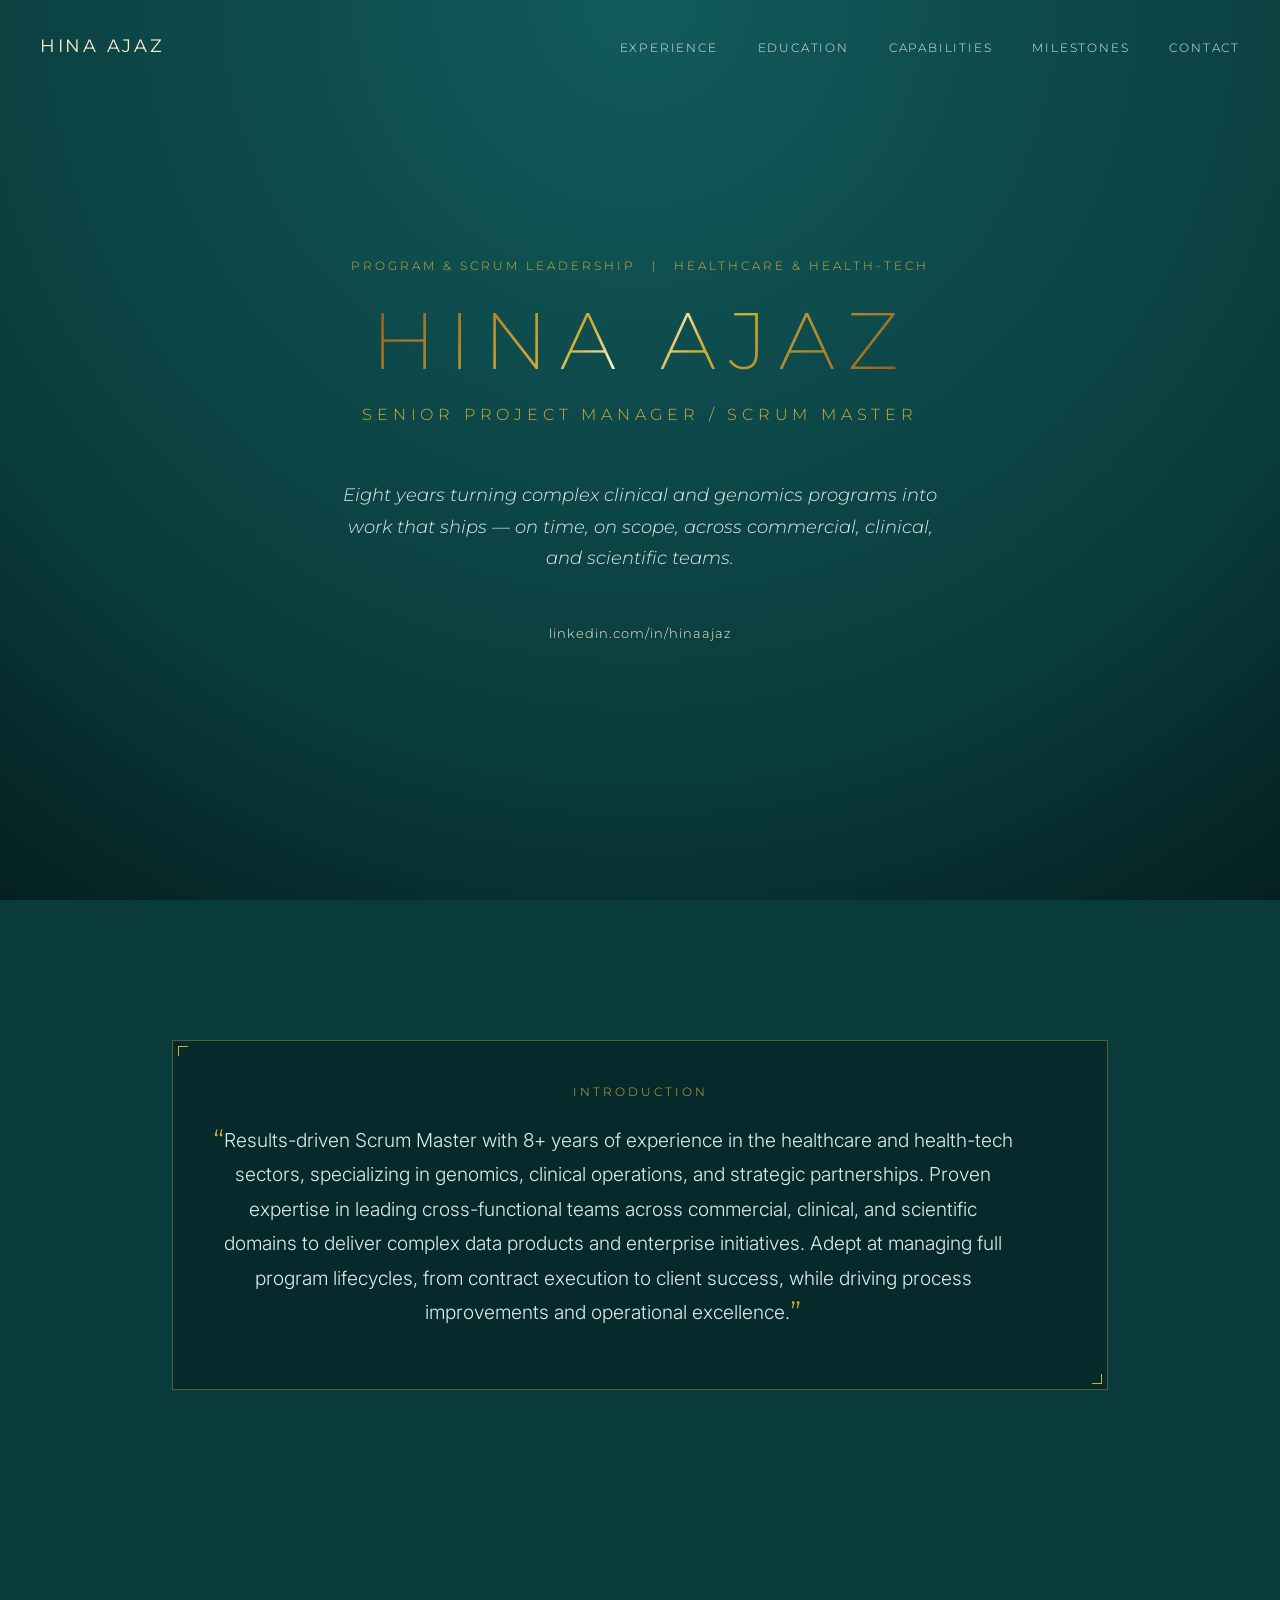
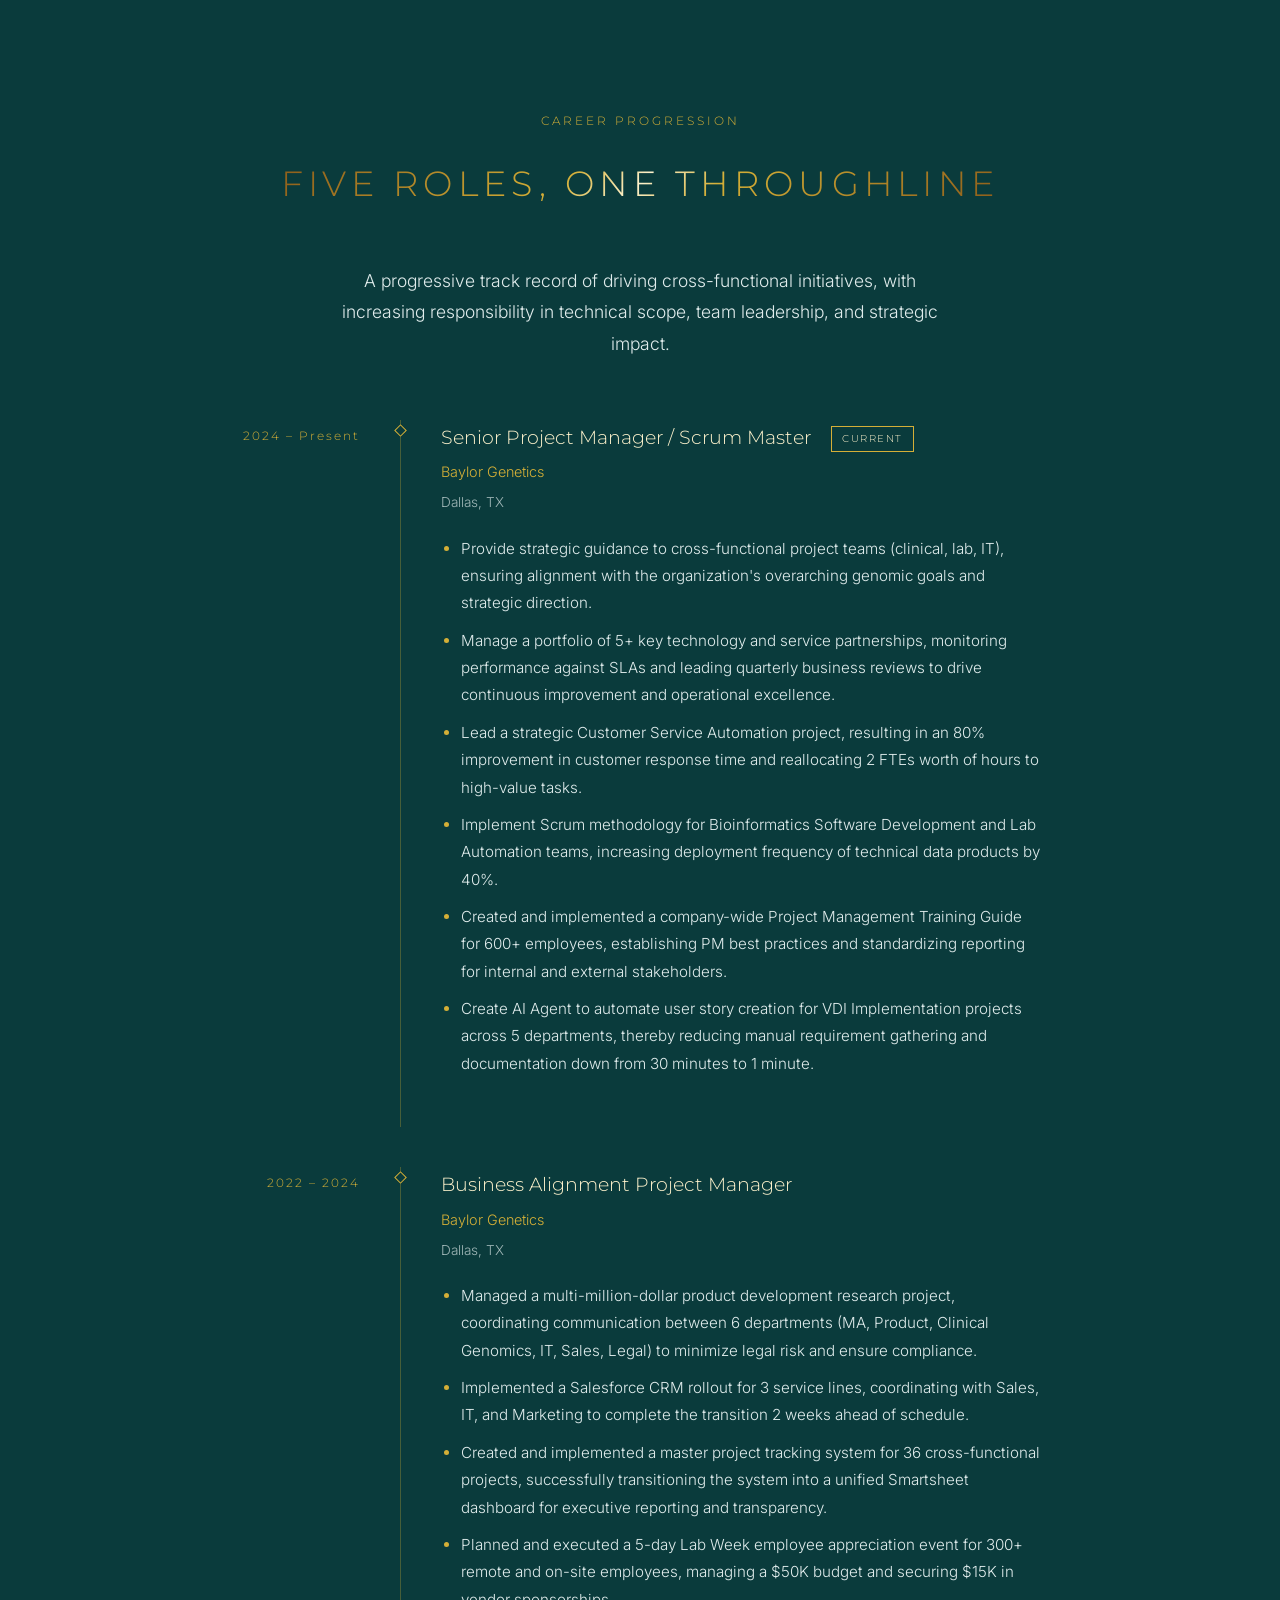
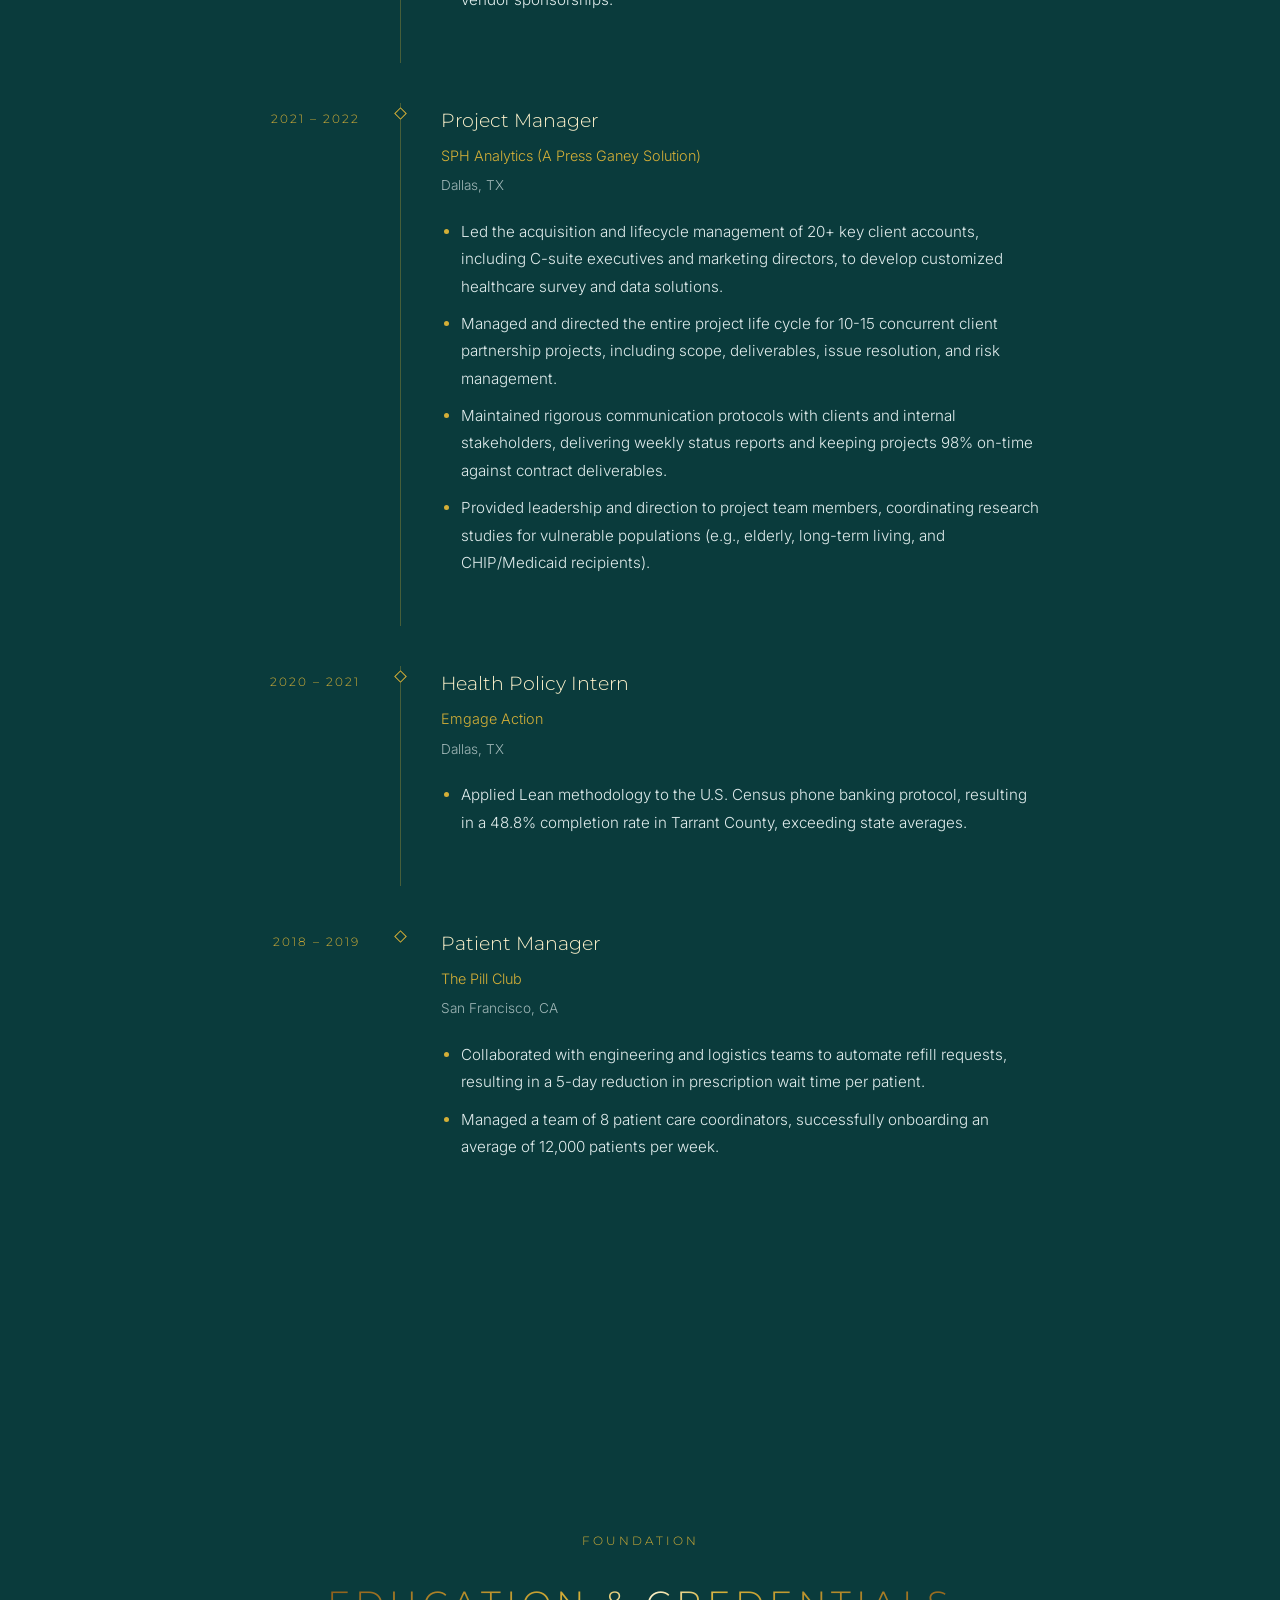
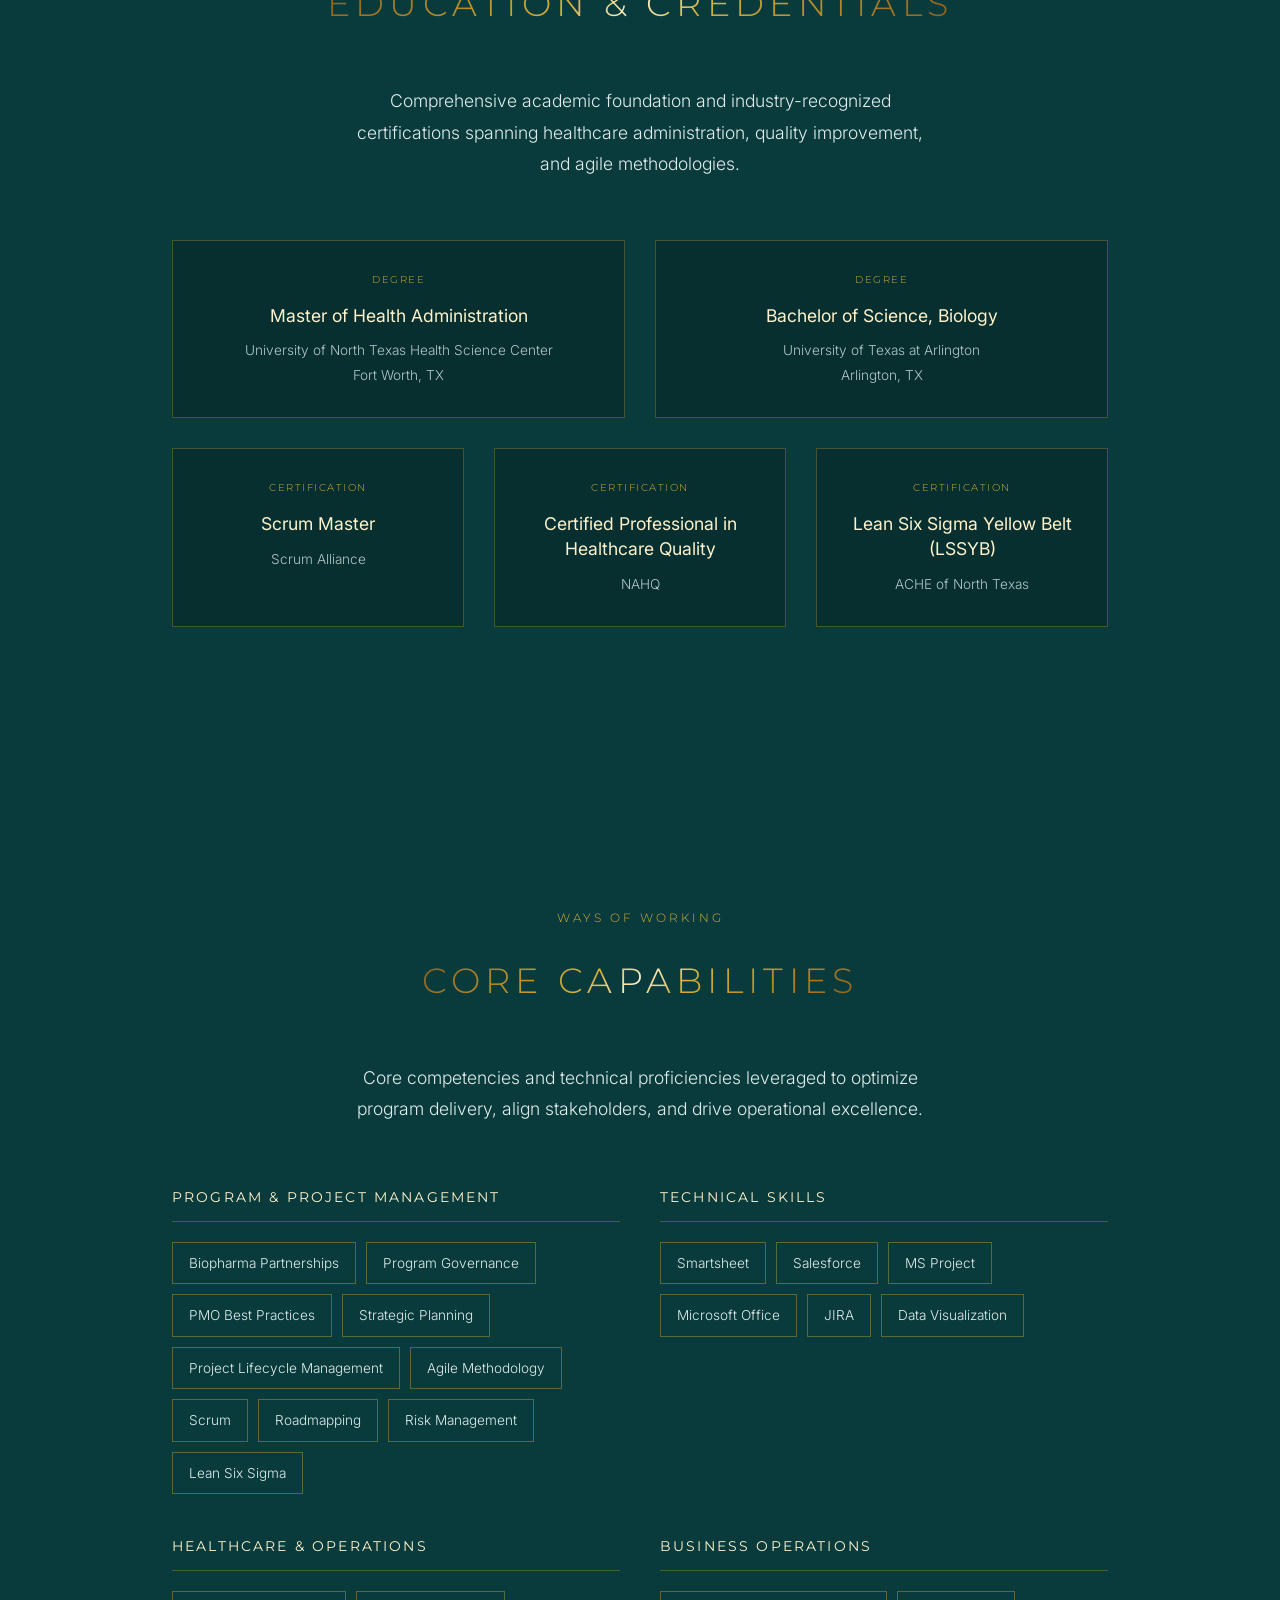
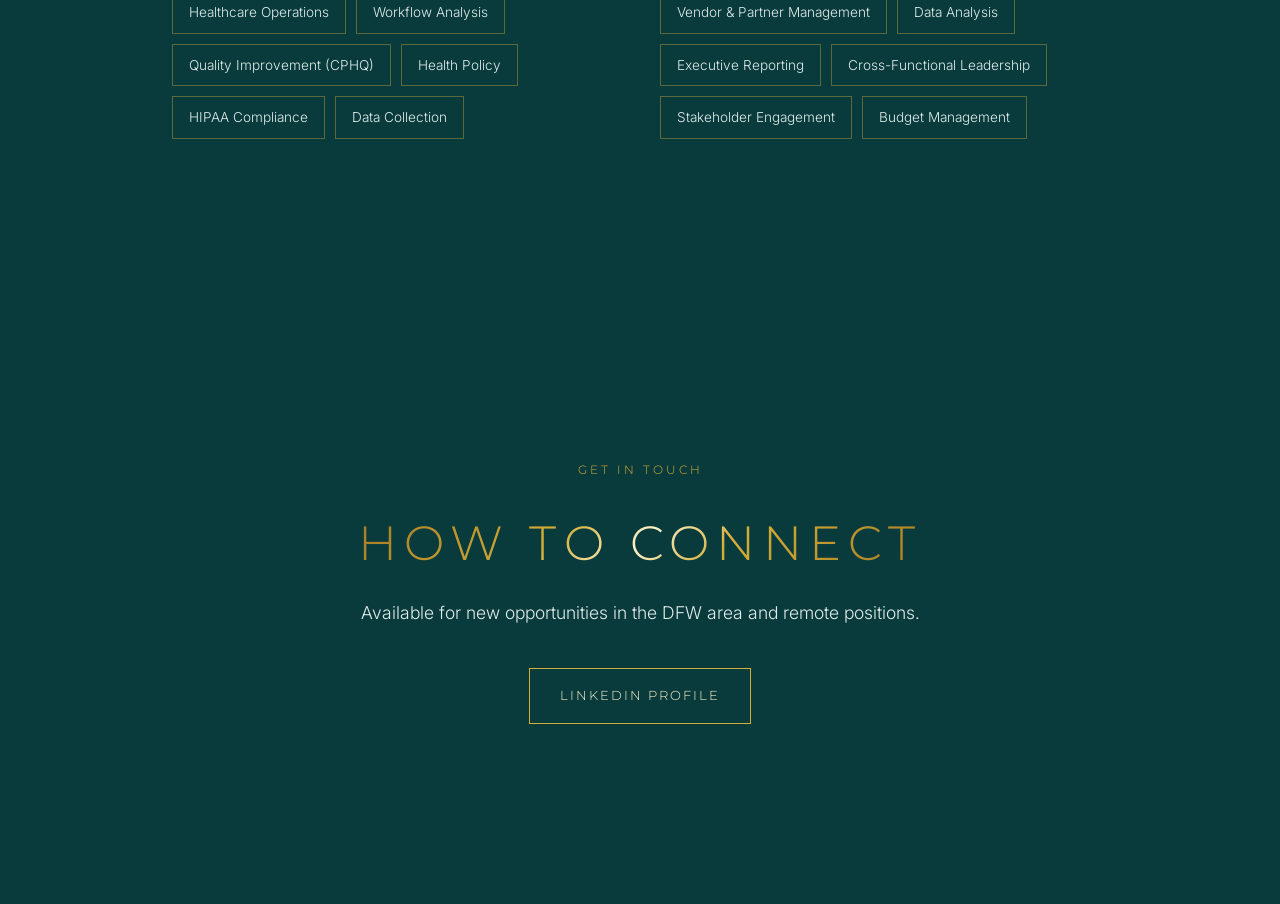
==== commit 9effe49c: "Add milestones page - New milestones.html: "Let's Make History" portfolio page with five   career mi" ====
--- a/index.html
+++ b/index.html
@@ -27,6 +27,7 @@
     <li><a href="#journey">Experience</a></li>
     <li><a href="#credentials">Education</a></li>
     <li><a href="#skills">Capabilities</a></li>
+    <li><a href="/milestones">Milestones</a></li>
     <li><a href="#contact">Contact</a></li>
   </ul>
 </nav>
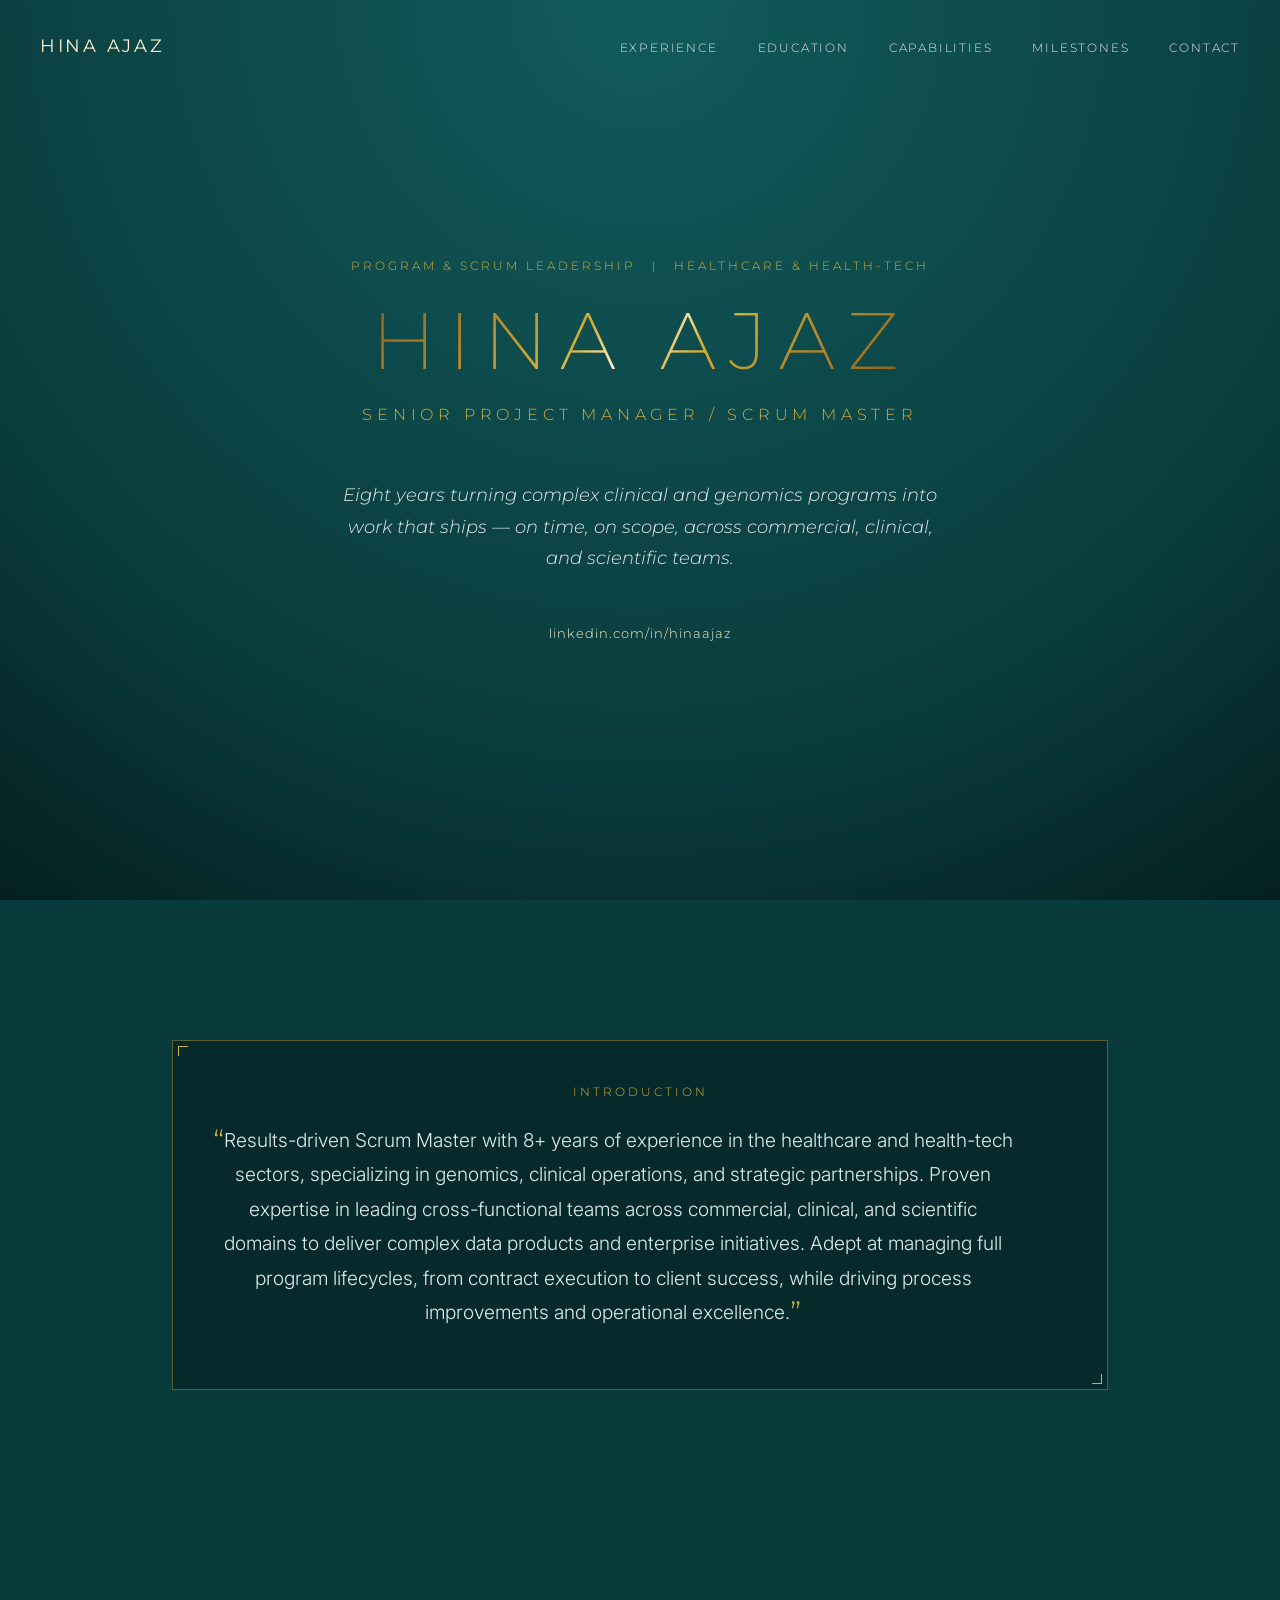
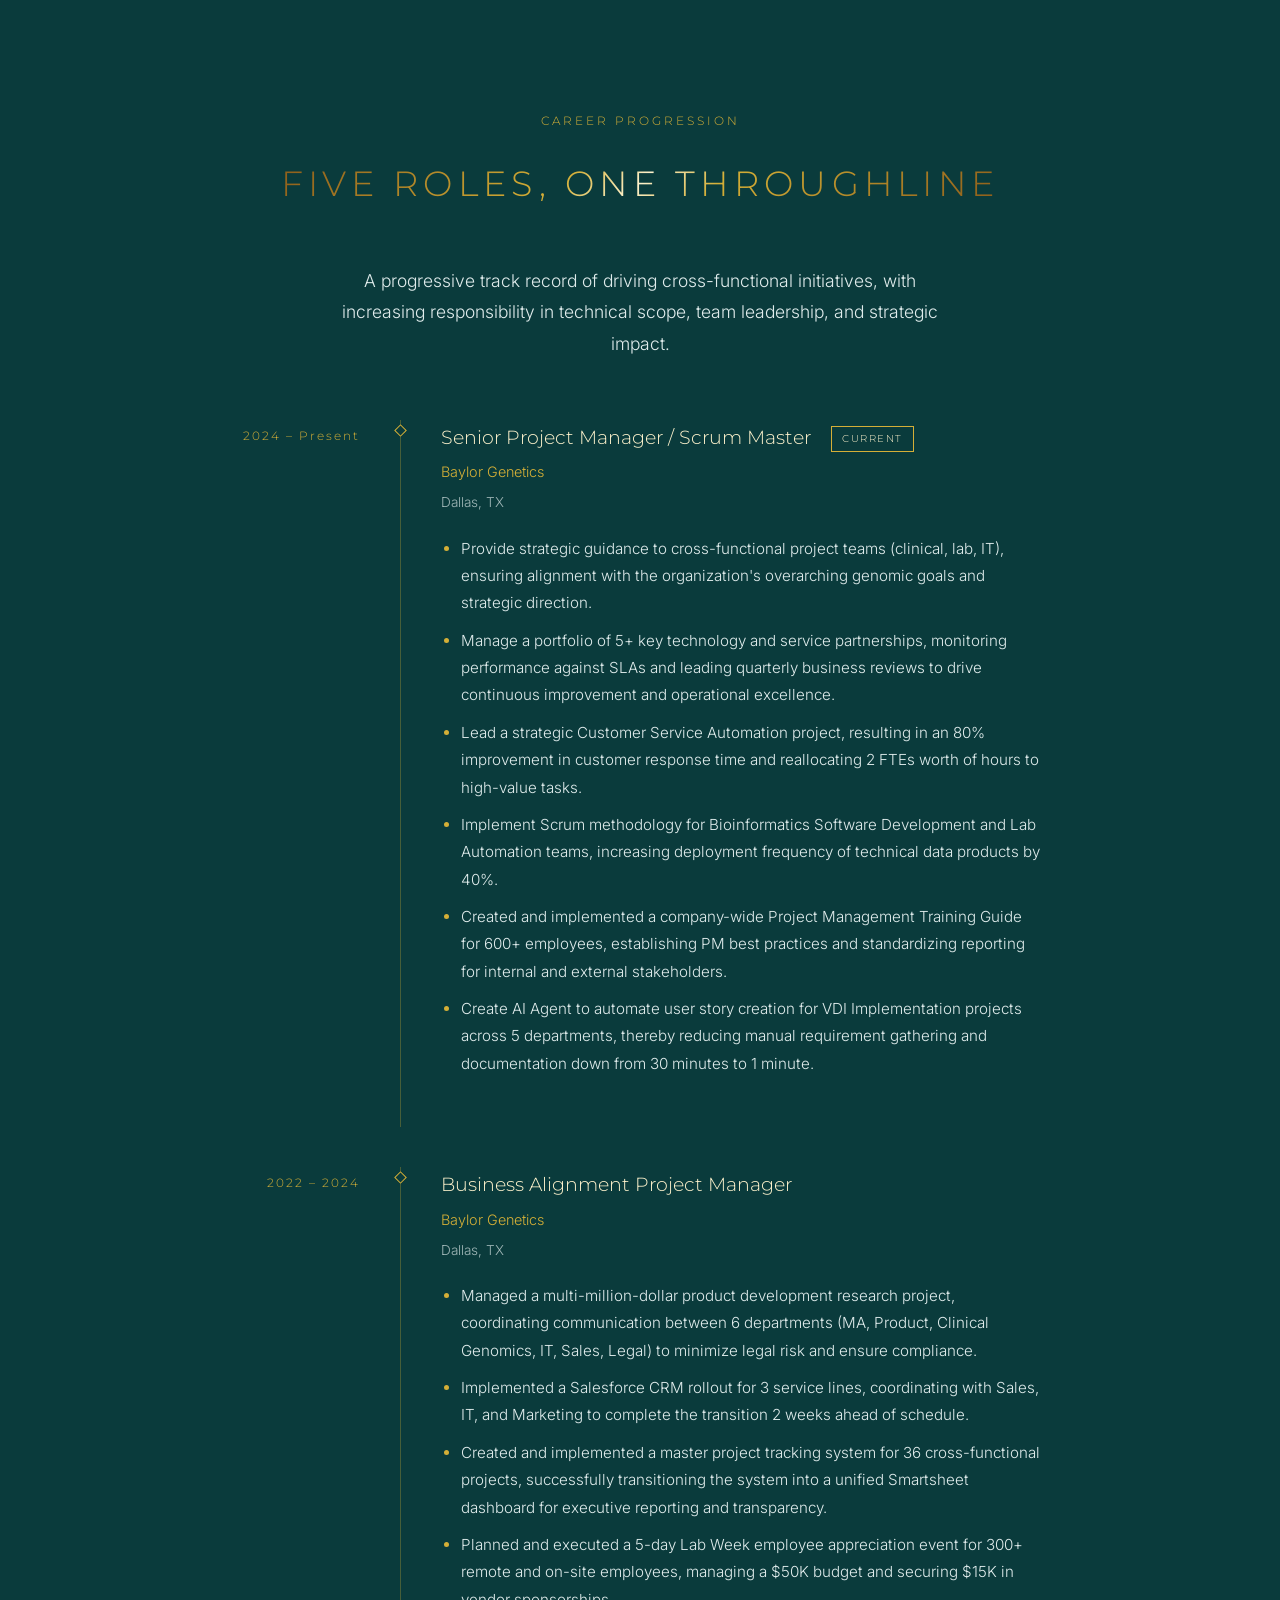
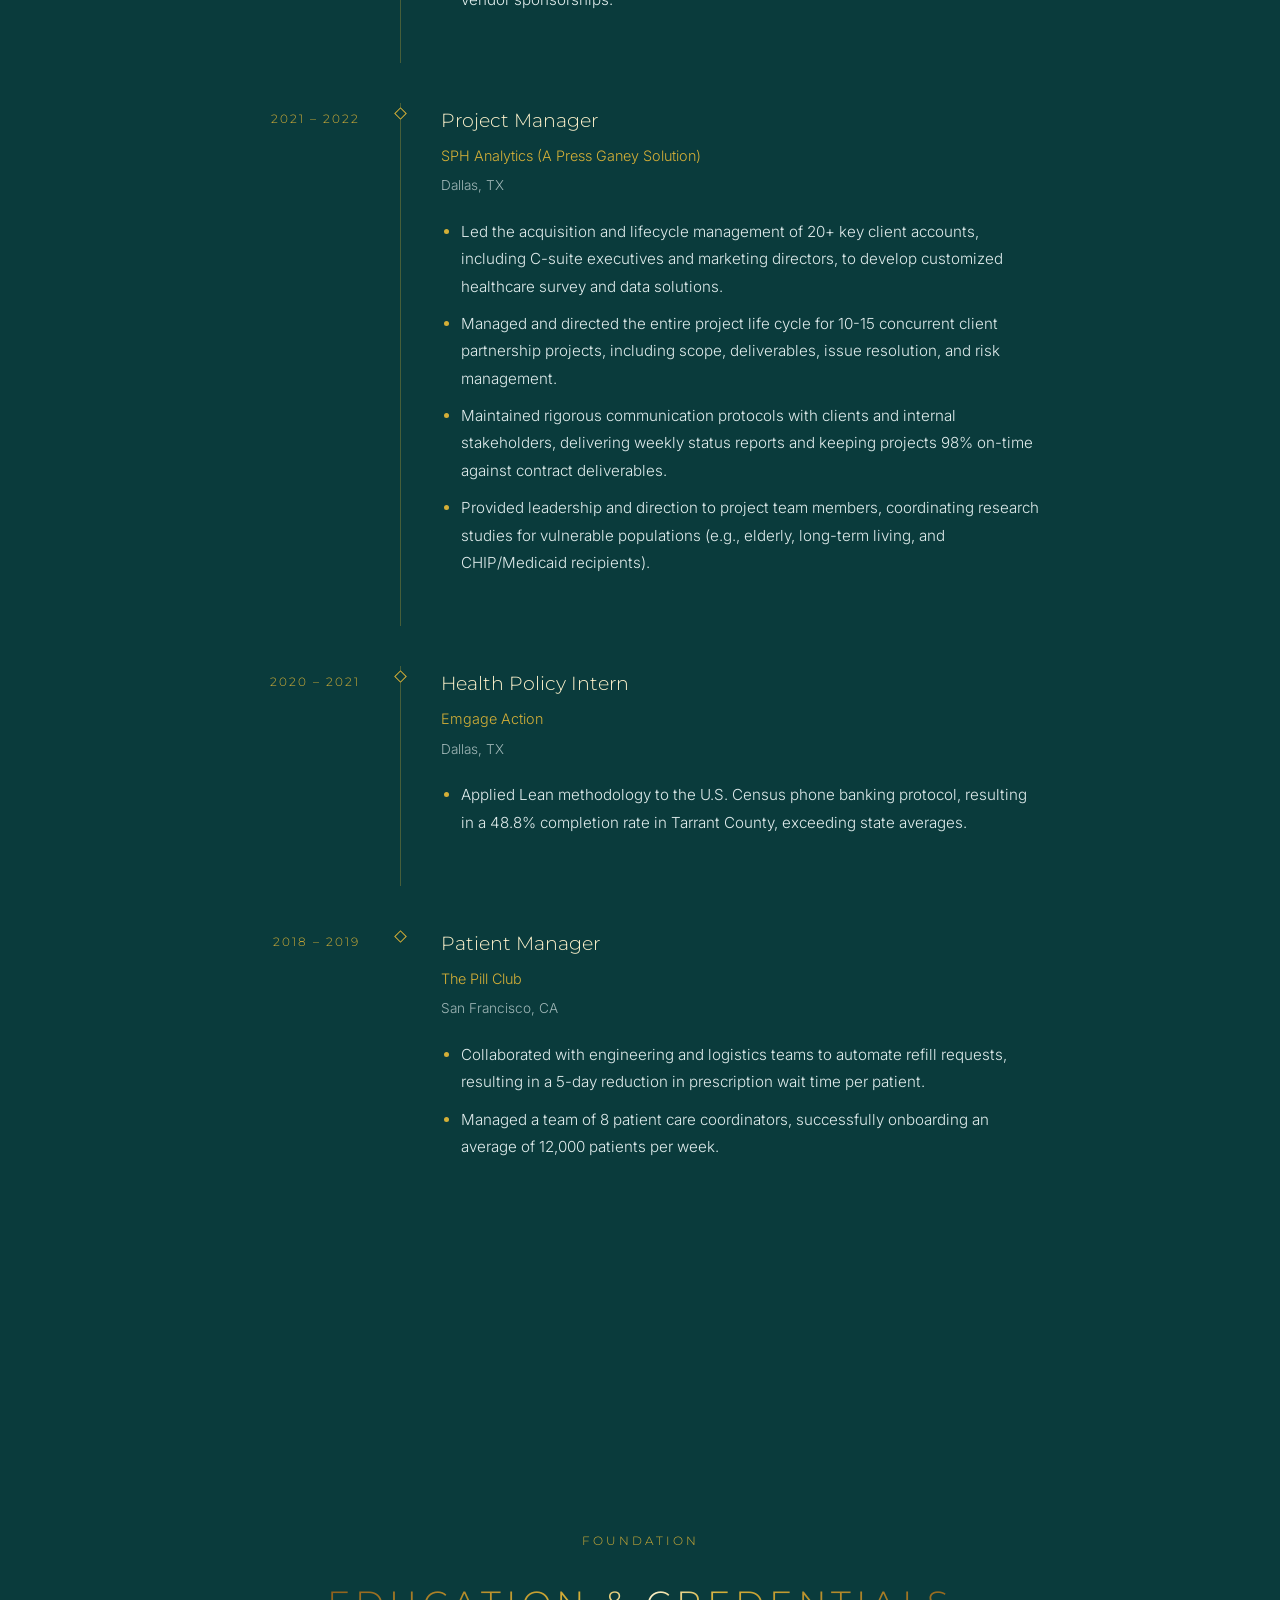
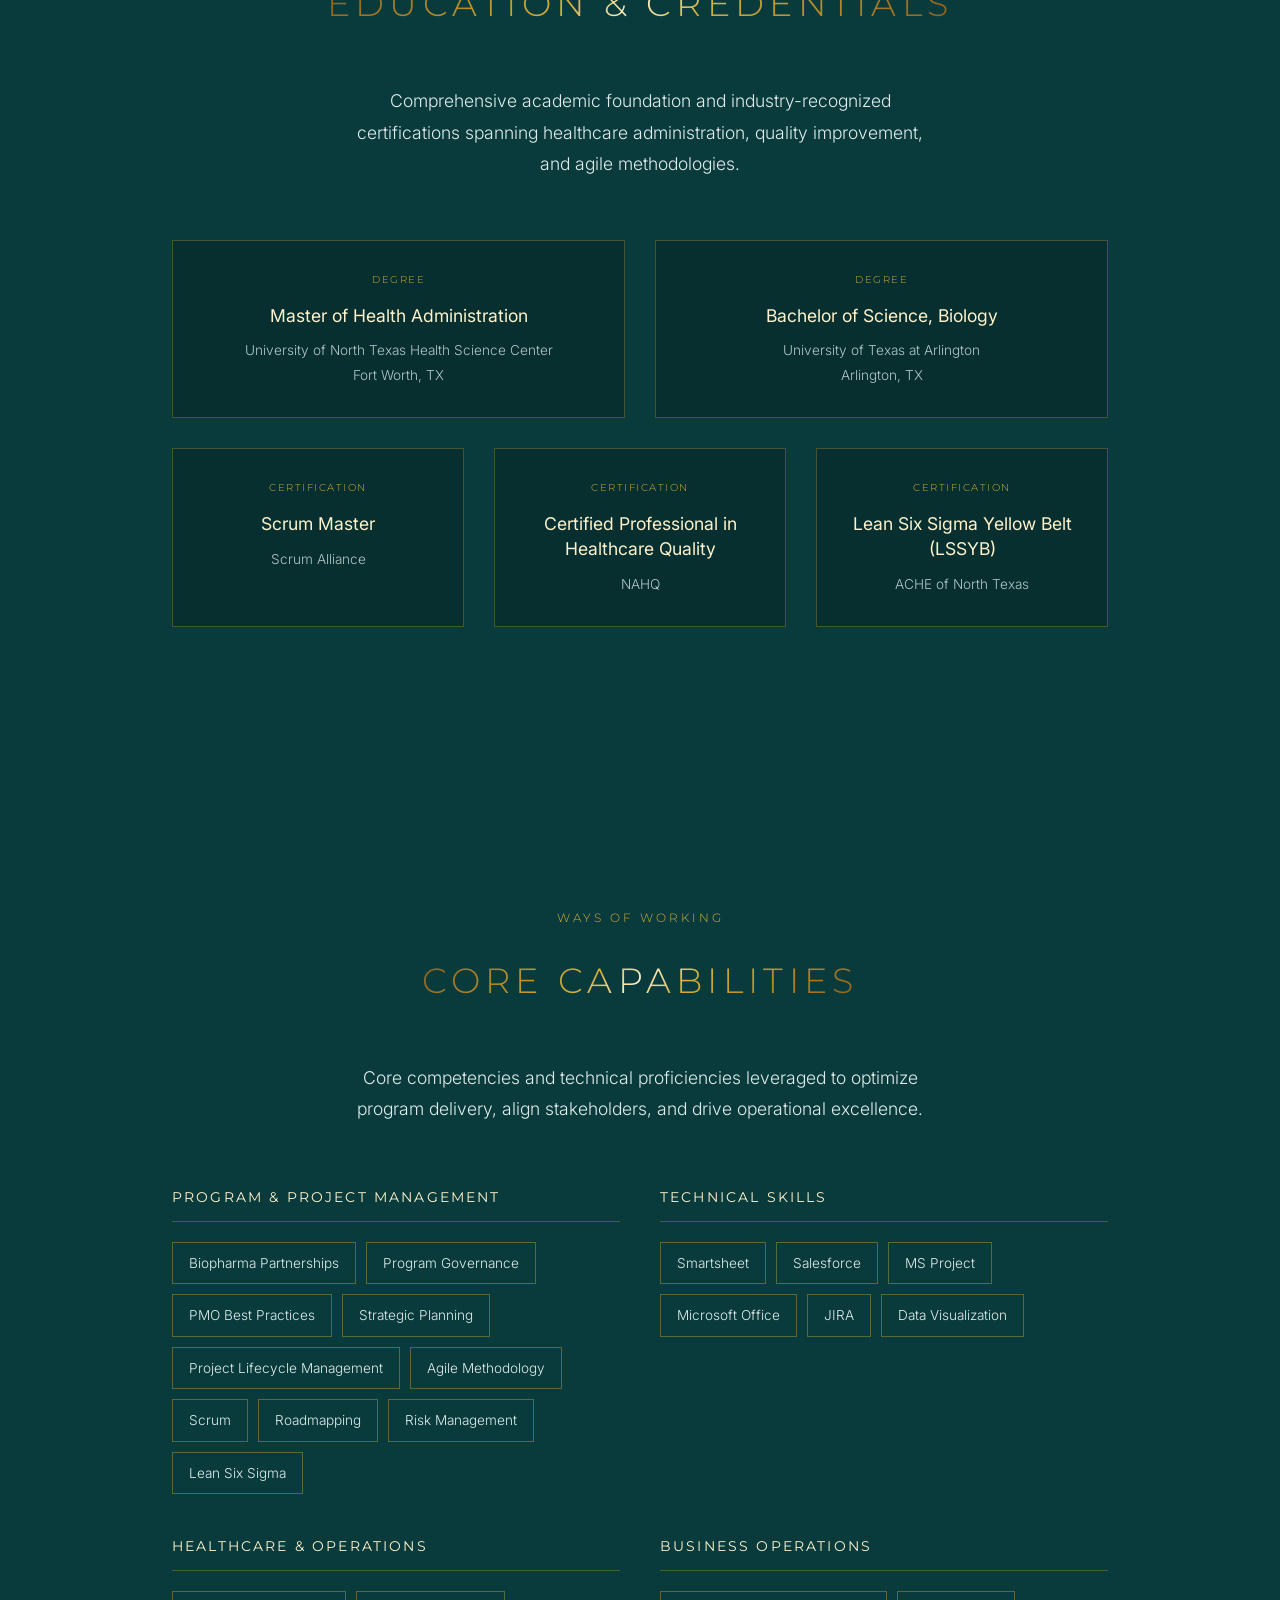
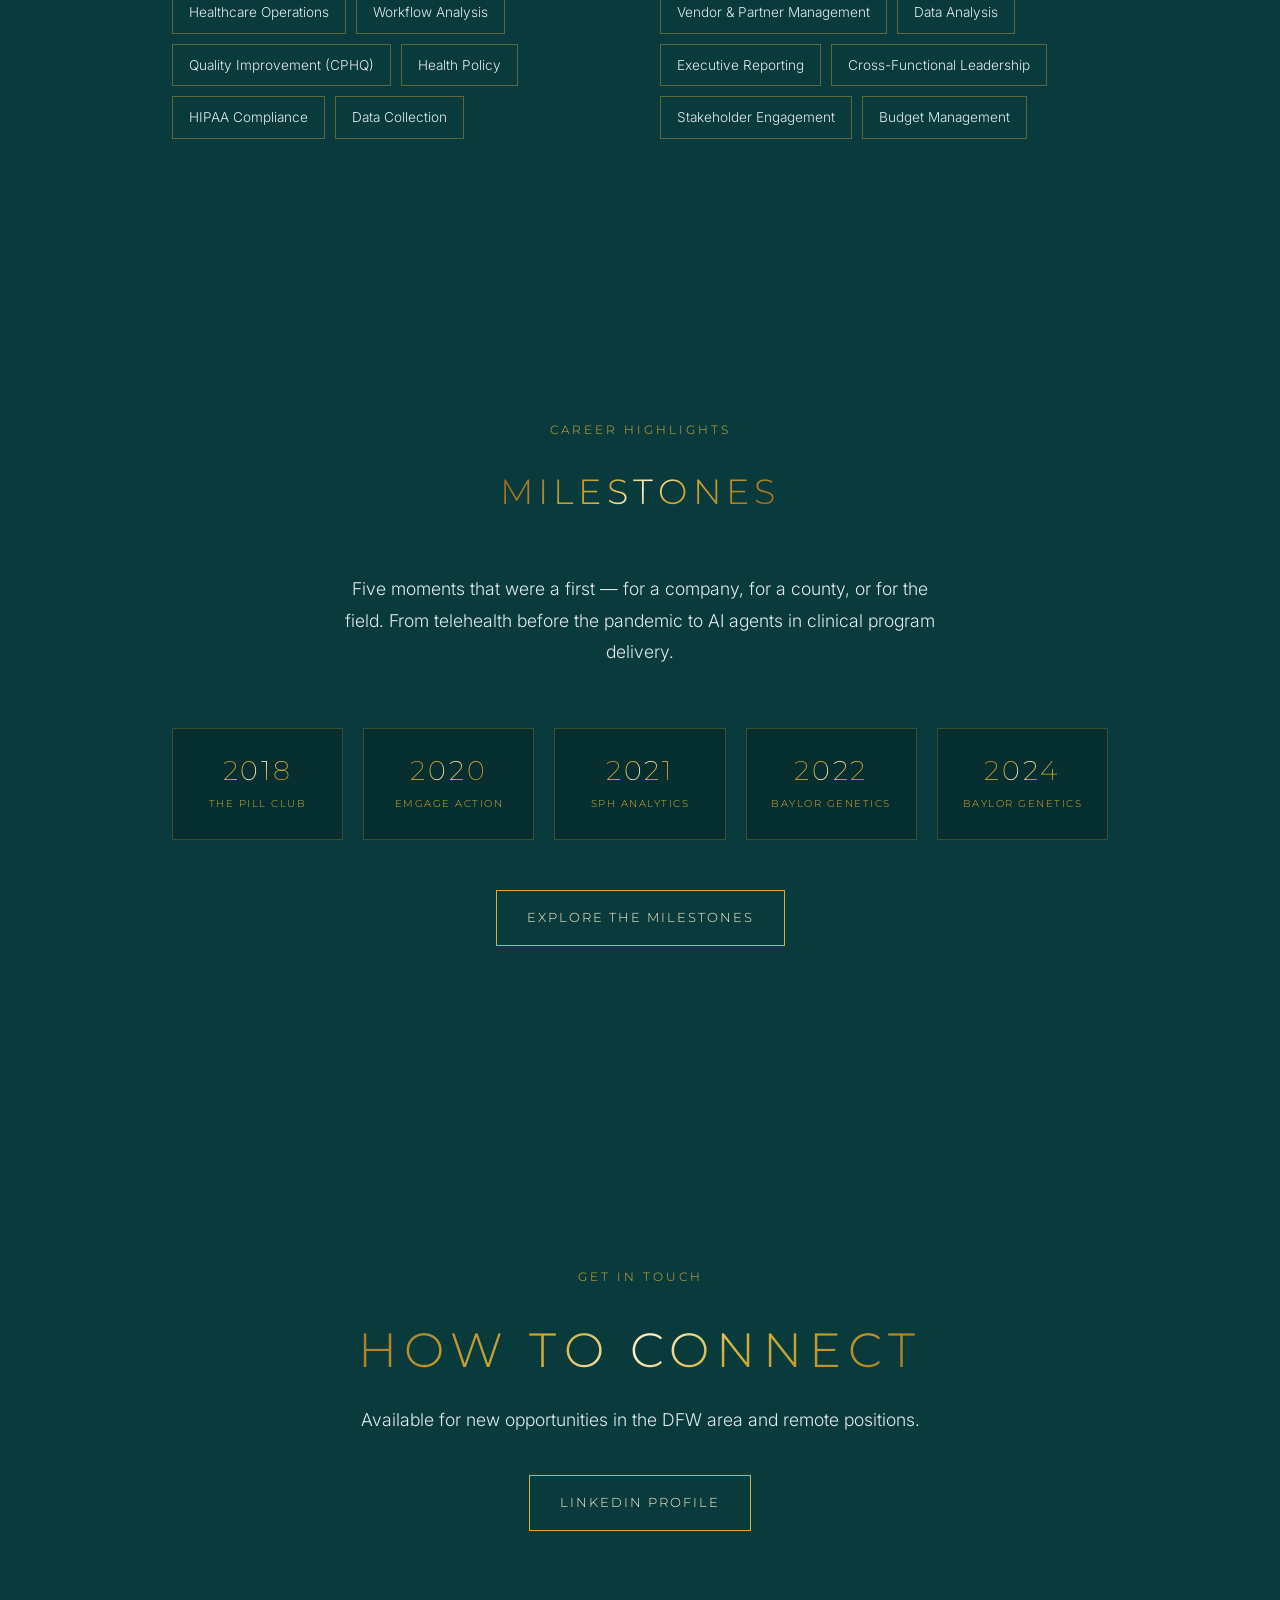
==== commit 13b2348a: "Rebrand milestones page and add Milestones section to homepage The milestones page shipped with its " ====
--- a/index.html
+++ b/index.html
@@ -22,7 +22,7 @@
 </div>
 
 <nav id="siteNav">
-  <div class="nav-wordmark">Hina Ajaz</div>
+  <div class="nav-wordmark"><a href="/" style="color: inherit;">Hina Ajaz</a></div>
   <ul class="nav-links">
     <li><a href="#journey">Experience</a></li>
     <li><a href="#credentials">Education</a></li>
@@ -235,6 +235,40 @@
   </div>
 </section>
 
+<!-- MILESTONES -->
+<section id="milestones" class="container">
+  <div class="eyebrow reveal">Career Highlights</div>
+  <h2 class="reveal">Milestones</h2>
+  <p class="section-lede reveal">Five moments that were a first — for a company, for a county, or for the field. From telehealth before the pandemic to AI agents in clinical program delivery.</p>
+
+  <div class="milestone-preview">
+    <div class="milestone-preview-item reveal">
+      <div class="milestone-preview-year">2018</div>
+      <div class="milestone-preview-org">The Pill Club</div>
+    </div>
+    <div class="milestone-preview-item reveal">
+      <div class="milestone-preview-year">2020</div>
+      <div class="milestone-preview-org">Emgage Action</div>
+    </div>
+    <div class="milestone-preview-item reveal">
+      <div class="milestone-preview-year">2021</div>
+      <div class="milestone-preview-org">SPH Analytics</div>
+    </div>
+    <div class="milestone-preview-item reveal">
+      <div class="milestone-preview-year">2022</div>
+      <div class="milestone-preview-org">Baylor Genetics</div>
+    </div>
+    <div class="milestone-preview-item reveal">
+      <div class="milestone-preview-year">2024</div>
+      <div class="milestone-preview-org">Baylor Genetics</div>
+    </div>
+  </div>
+
+  <div class="footer-cta-container reveal" style="margin-top: 0;">
+    <a href="/milestones" class="cta-btn">Explore the Milestones</a>
+  </div>
+</section>
+
 <!-- CLOSING / CONTACT -->
 <footer id="contact" class="page-footer container" style="padding-top: 180px; padding-bottom: 180px;">
   <div class="reveal" style="text-align: center; max-width: 800px; width: 100%;">
--- a/style.css
+++ b/style.css
@@ -502,6 +502,188 @@
   width: 100%;
 }
 
+/* ---------- Milestones (homepage teaser) ---------- */
+.milestone-preview {
+  display: grid;
+  grid-template-columns: repeat(5, 1fr);
+  gap: 20px;
+  width: 100%;
+  margin-bottom: 50px;
+}
+.milestone-preview-item {
+  text-align: center;
+  padding: 28px 12px;
+  border: 1px solid rgba(212, 175, 55, 0.25);
+  background: rgba(4, 31, 32, 0.4);
+  transition: transform 0.3s ease, border-color 0.3s ease;
+}
+.milestone-preview-item:hover {
+  transform: translateY(-5px);
+  border-color: var(--color-gold-base);
+}
+.milestone-preview-year {
+  font-family: 'Montserrat', sans-serif;
+  font-weight: 200;
+  font-size: 1.7rem;
+  letter-spacing: 0.1em;
+  line-height: 1;
+  background: var(--metal-gradient);
+  -webkit-background-clip: text;
+  background-clip: text;
+  color: transparent;
+  margin-bottom: 12px;
+}
+.milestone-preview-org {
+  font-family: 'Montserrat', sans-serif;
+  text-transform: uppercase;
+  letter-spacing: 0.15em;
+  font-size: 10px;
+  color: var(--color-gold-base);
+  line-height: 1.5;
+}
+
+/* ---------- Milestones page ---------- */
+.hero-compact {
+  min-height: 70vh;
+  padding-top: 200px;
+  padding-bottom: 60px;
+}
+.hero-compact .name {
+  font-size: 4.2rem;
+}
+
+.milestone-list {
+  display: flex;
+  flex-direction: column;
+  gap: 40px;
+  width: 100%;
+  max-width: 860px;
+}
+.milestone-card {
+  position: relative;
+  padding: 45px;
+  border: 1px solid rgba(212, 175, 55, 0.3);
+  background: rgba(4, 31, 32, 0.5);
+  backdrop-filter: blur(5px);
+  transition: transform 0.4s ease, border-color 0.4s ease;
+}
+.milestone-card:hover {
+  transform: translateY(-4px);
+  border-color: rgba(212, 175, 55, 0.6);
+}
+.milestone-card::before, .milestone-card::after {
+  content: '';
+  position: absolute;
+  width: 10px;
+  height: 10px;
+  border: 1px solid var(--color-gold-base);
+}
+.milestone-card::before {
+  top: 5px; left: 5px;
+  border-right: none;
+  border-bottom: none;
+}
+.milestone-card::after {
+  bottom: 5px; right: 5px;
+  border-left: none;
+  border-top: none;
+}
+.milestone-head {
+  display: flex;
+  align-items: baseline;
+  flex-wrap: wrap;
+  gap: 8px 20px;
+  border-bottom: 1px solid rgba(212, 175, 55, 0.25);
+  padding-bottom: 20px;
+  margin-bottom: 28px;
+}
+.milestone-year {
+  font-family: 'Montserrat', sans-serif;
+  font-weight: 200;
+  font-size: 2.6rem;
+  letter-spacing: 0.1em;
+  line-height: 1;
+  background: var(--metal-gradient);
+  -webkit-background-clip: text;
+  background-clip: text;
+  color: transparent;
+}
+.milestone-org {
+  font-family: 'Montserrat', sans-serif;
+  text-transform: uppercase;
+  letter-spacing: 0.2em;
+  font-size: 11px;
+  color: var(--color-gold-base);
+}
+.milestone-hook {
+  font-family: 'Montserrat', sans-serif;
+  font-weight: 300;
+  font-size: 1.35rem;
+  line-height: 1.5;
+  letter-spacing: 0.02em;
+  text-transform: none;
+  color: var(--color-gold-bright);
+  margin: 0 0 18px;
+  text-align: left;
+}
+.milestone-sum {
+  font-size: 1.02rem;
+  color: var(--color-text-body);
+  margin: 0 0 20px;
+}
+.milestone-role {
+  font-family: 'Montserrat', sans-serif;
+  text-transform: uppercase;
+  letter-spacing: 0.12em;
+  font-size: 10px;
+  color: var(--color-text-body);
+  opacity: 0.65;
+  margin-bottom: 24px;
+}
+
+/* Article "Read More" links */
+.article-link {
+  display: block;
+  position: relative;
+  margin-top: 32px;
+  padding: 22px 62px 22px 26px;
+  border: 1px solid rgba(212, 175, 55, 0.35);
+  background: rgba(212, 175, 55, 0.04);
+  transition: background 0.35s ease, border-color 0.35s ease, box-shadow 0.35s ease;
+}
+.article-link:hover {
+  background: rgba(212, 175, 55, 0.12);
+  border-color: var(--color-gold-base);
+  box-shadow: 0 0 18px rgba(212, 175, 55, 0.18);
+}
+.article-link-label {
+  display: block;
+  font-family: 'Montserrat', sans-serif;
+  text-transform: uppercase;
+  letter-spacing: 0.25em;
+  font-size: 10px;
+  color: var(--color-gold-base);
+  margin-bottom: 10px;
+}
+.article-link-title {
+  display: block;
+  font-size: 0.98rem;
+  line-height: 1.6;
+  color: var(--color-gold-bright);
+}
+.article-link-arrow {
+  position: absolute;
+  right: 26px;
+  top: 50%;
+  transform: translateY(-50%);
+  font-size: 1.3rem;
+  color: var(--color-gold-base);
+  transition: transform 0.35s ease;
+}
+.article-link:hover .article-link-arrow {
+  transform: translateY(-50%) translateX(6px);
+}
+
 /* Animations */
 .reveal {
   opacity: 0;
@@ -521,4 +703,13 @@
   .credential-grid-degrees, .credential-grid-certs, .skills-grid {
     grid-template-columns: 1fr;
   }
-}
+  .milestone-preview { grid-template-columns: repeat(2, 1fr); gap: 15px; }
+  .hero-compact { min-height: auto; padding-top: 160px; }
+  .hero-compact .name { font-size: 2.6rem; }
+  .milestone-card { padding: 30px 24px; }
+  .milestone-year { font-size: 2rem; }
+  .milestone-hook { font-size: 1.15rem; }
+  .article-link { padding: 20px 24px 20px 20px; }
+  .article-link-arrow { position: static; display: block; transform: none; margin-top: 10px; }
+  .article-link:hover .article-link-arrow { transform: translateX(6px); }
+}
